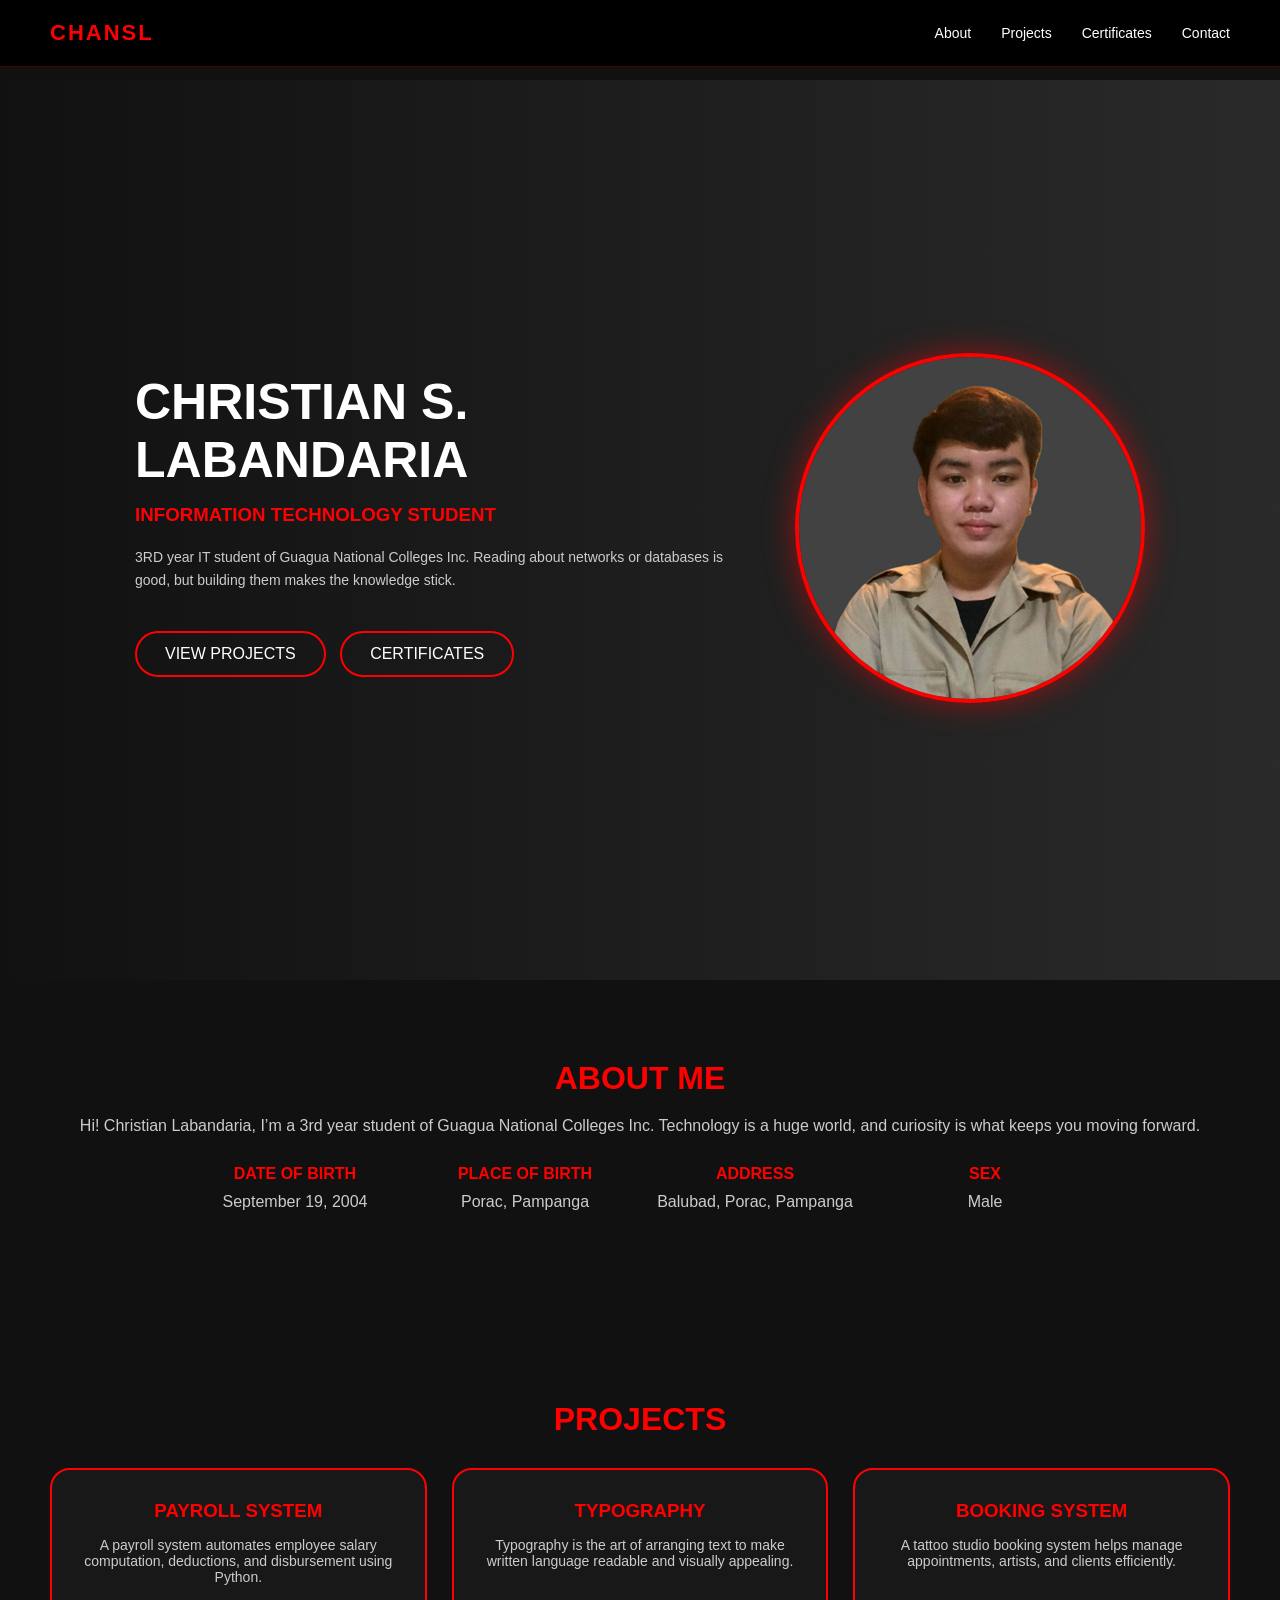
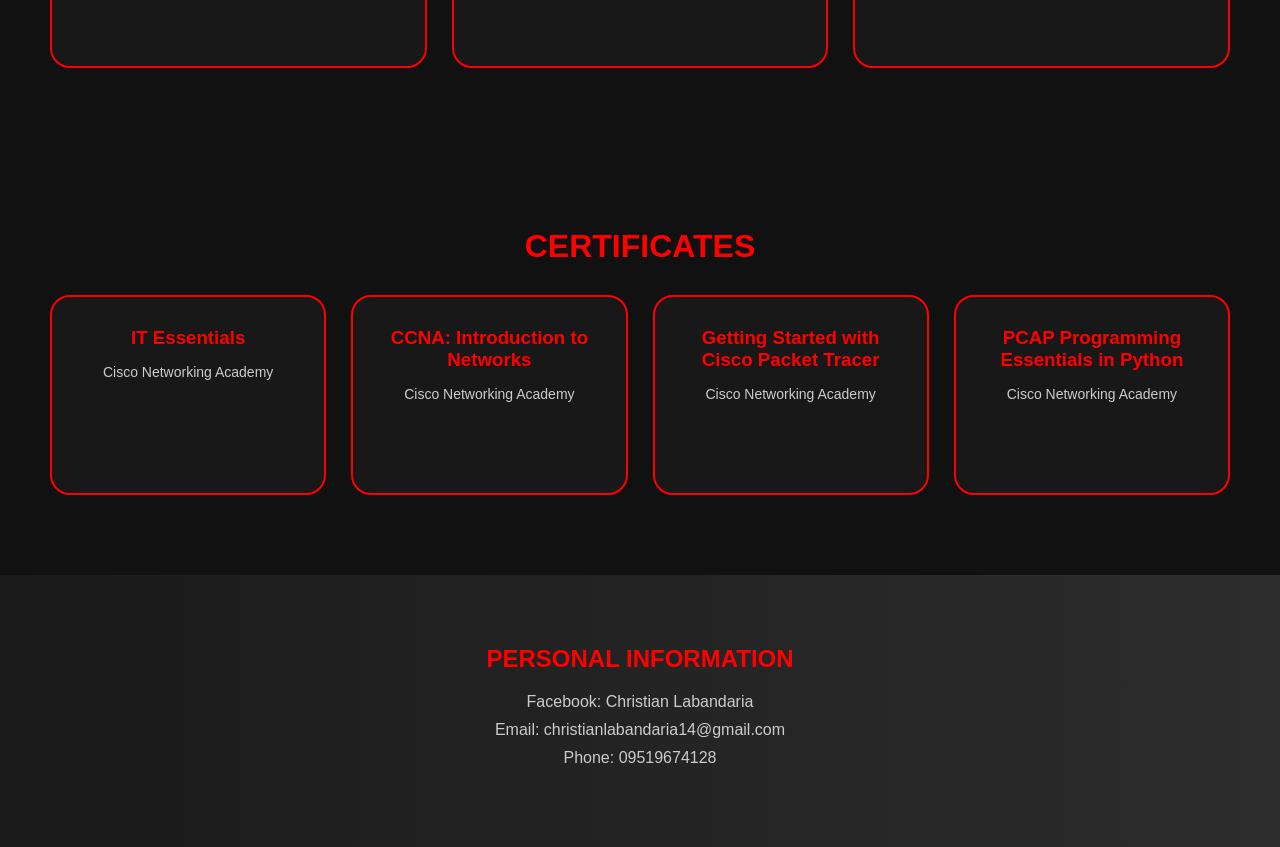
==== index.html @ 01765956 "Initial project commit" ====
<!DOCTYPE html>
<html lang="en">
<head>
<meta charset="UTF-8">
<meta name="viewport" content="width=device-width, initial-scale=1.0">
<title>Portfolio Website</title>

<style>
* {
    margin: 0;
    padding: 0;
    box-sizing: border-box;
    font-family: Arial, sans-serif;
    scroll-behavior: smooth;
}

body {
    background: #111;
    color: white;
    padding-top: 80px;
}

/* NAVBAR */
.navbar {
    position: fixed;
    top: 0;
    width: 100%;
    padding: 20px 50px;
    display: flex;
    justify-content: space-between;
    align-items: center;
    background: rgba(0, 0, 0, 0.95);
    border-bottom: 1px solid rgba(255, 0, 0, 0.3);
    z-index: 1000;
}

.logo {
    color: red;
    font-size: 22px;
    font-weight: bold;
    letter-spacing: 2px;
}

.nav-links {
    list-style: none;
    display: flex;
    gap: 30px;
}

.nav-links li a {
    text-decoration: none;
    color: white;
    font-size: 14px;
    transition: 0.3s;
}

.nav-links li a:hover {
    color: red;
}

/* HERO SECTION */
header {
    min-height: 100vh;
    background: linear-gradient(to right, #111, #2a2a2a);
    display: flex;
    justify-content: center;
    align-items: center;
    gap: 60px;
    padding: 40px 80px;
    flex-wrap: wrap;
}

.hero {
    max-width: 600px;
    text-align: left;
}

.hero h1 {
    font-size: 50px;
    margin-bottom: 15px;
}

.hero h3 {
    color: red;
    margin-bottom: 20px;
}

.hero p {
    color: #ccc;
    font-size: 14px;
    line-height: 1.6;
}

.hero-image img {
    width: 350px;
    height: 350px;
    object-fit: cover;
    border-radius: 50%;
    border: 4px solid red;
    box-shadow: 0 0 30px rgba(255, 0, 0, 0.5);
}

/* BUTTONS */
.buttons {
    margin-top: 30px;
}

.btn {
    display: inline-block;
    padding: 12px 28px;
    border: 2px solid red;
    border-radius: 30px;
    color: white;
    text-decoration: none;
    margin: 10px 10px 10px 0;
    transition: 0.3s;
}

.btn:hover {
    background: red;
}

/* SECTIONS */
section {
    padding: 80px 50px;
    text-align: center;
}

section h2 {
    color: red;
    font-size: 32px;
    margin-bottom: 20px;
}

section p {
    color: #ccc;
    margin-bottom: 30px;
}

/* ABOUT */
.about-info {
    display: flex;
    justify-content: center;
    flex-wrap: wrap;
    gap: 30px;
}

.info-box {
    width: 200px;
}

.info-box h4 {
    color: red;
    margin-bottom: 10px;
}

/* CARDS */
.grid {
    display: grid;
    grid-template-columns: repeat(auto-fit, minmax(250px, 1fr));
    gap: 25px;
    margin-top: 30px;
}

.card {
    border: 2px solid red;
    border-radius: 20px;
    padding: 30px 20px;
    background: rgba(255, 255, 255, 0.03);
    min-height: 200px;
    transition: 0.3s;
}

.card:hover {
    transform: translateY(-8px);
    box-shadow: 0 0 20px rgba(255, 0, 0, 0.2);
}

.card h3 {
    color: red;
    margin-bottom: 15px;
}

.card p {
    font-size: 14px;
    color: #ccc;
}

/* FOOTER */
footer {
    padding: 70px 20px;
    text-align: center;
    background: linear-gradient(to right, #1a1a1a, #2d2d2d);
}

footer h2 {
    color: red;
    margin-bottom: 20px;
}

footer p {
    margin: 10px 0;
    color: #ccc;
}

/* MOBILE */
@media(max-width: 768px) {
    .navbar {
        flex-direction: column;
        gap: 15px;
        padding: 20px;
    }

    .nav-links {
        flex-wrap: wrap;
        justify-content: center;
        gap: 15px;
    }

    .hero {
        text-align: center;
    }

    .hero h1 {
        font-size: 35px;
    }

    .hero-image img {
        width: 250px;
        height: 250px;
    }
}
</style>
</head>
<body>

<!-- NAVBAR -->
<nav class="navbar">
    <div class="logo">CHANSL</div>
    <ul class="nav-links">
        <li><a href="#about">About</a></li>
        <li><a href="#projects">Projects</a></li>
        <li><a href="#certificates">Certificates</a></li>
        <li><a href="#contact">Contact</a></li>
    </ul>
</nav>

<!-- HERO -->
<header>
    <div class="hero">
        <h1>CHRISTIAN S. LABANDARIA</h1>
        <h3>INFORMATION TECHNOLOGY STUDENT</h3>
        <p>
            3RD year IT student of Guagua National Colleges Inc. Reading about
            networks or databases is good, but building them makes the knowledge stick.
        </p>

        <div class="buttons">
            <a href="#projects" class="btn">VIEW PROJECTS</a>
            <a href="#certificates" class="btn">CERTIFICATES</a>
        </div>
    </div>

    <div class="hero-image">
        <img src="chan.jpg.jpg" alt="Chan">
    </div>
</header>

<!-- ABOUT -->
<section id="about">
    <h2>ABOUT ME</h2>
    <p>
        Hi! Christian Labandaria, I’m a 3rd year student of Guagua National Colleges Inc.
        Technology is a huge world, and curiosity is what keeps you moving forward.
    </p>

    <div class="about-info">
        <div class="info-box">
            <h4>DATE OF BIRTH</h4>
            <p>September 19, 2004</p>
        </div>

        <div class="info-box">
            <h4>PLACE OF BIRTH</h4>
            <p>Porac, Pampanga</p>
        </div>

        <div class="info-box">
            <h4>ADDRESS</h4>
            <p>Balubad, Porac, Pampanga</p>
        </div>

        <div class="info-box">
            <h4>SEX</h4>
            <p>Male</p>
        </div>
    </div>
</section>

<!-- PROJECTS -->
<section id="projects">
    <h2>PROJECTS</h2>

    <div class="grid">
        <div class="card">
            <h3>PAYROLL SYSTEM</h3>
            <p>
                A payroll system automates employee salary computation,
                deductions, and disbursement using Python.
            </p>
        </div>

        <div class="card">
            <h3>TYPOGRAPHY</h3>
            <p>
                Typography is the art of arranging text to make written language
                readable and visually appealing.
            </p>
        </div>

        <div class="card">
            <h3>BOOKING SYSTEM</h3>
            <p>
                A tattoo studio booking system helps manage appointments,
                artists, and clients efficiently.
            </p>
        </div>
    </div>
</section>

<!-- CERTIFICATES -->
<section id="certificates">
    <h2>CERTIFICATES</h2>

    <div class="grid">
        <div class="card">
            <h3>IT Essentials</h3>
            <p>Cisco Networking Academy</p>
        </div>

        <div class="card">
            <h3>CCNA: Introduction to Networks</h3>
            <p>Cisco Networking Academy</p>
        </div>

        <div class="card">
            <h3>Getting Started with Cisco Packet Tracer</h3>
            <p>Cisco Networking Academy</p>
        </div>

        <div class="card">
            <h3>PCAP Programming Essentials in Python</h3>
            <p>Cisco Networking Academy</p>
        </div>
    </div>
</section>

<!-- CONTACT -->
<footer id="contact">
    <h2>PERSONAL INFORMATION</h2>
    <p>Facebook: Christian Labandaria</p>
    <p>Email: christianlabandaria14@gmail.com</p>
    <p>Phone: 09519674128</p>
</footer>

</body>
</html>
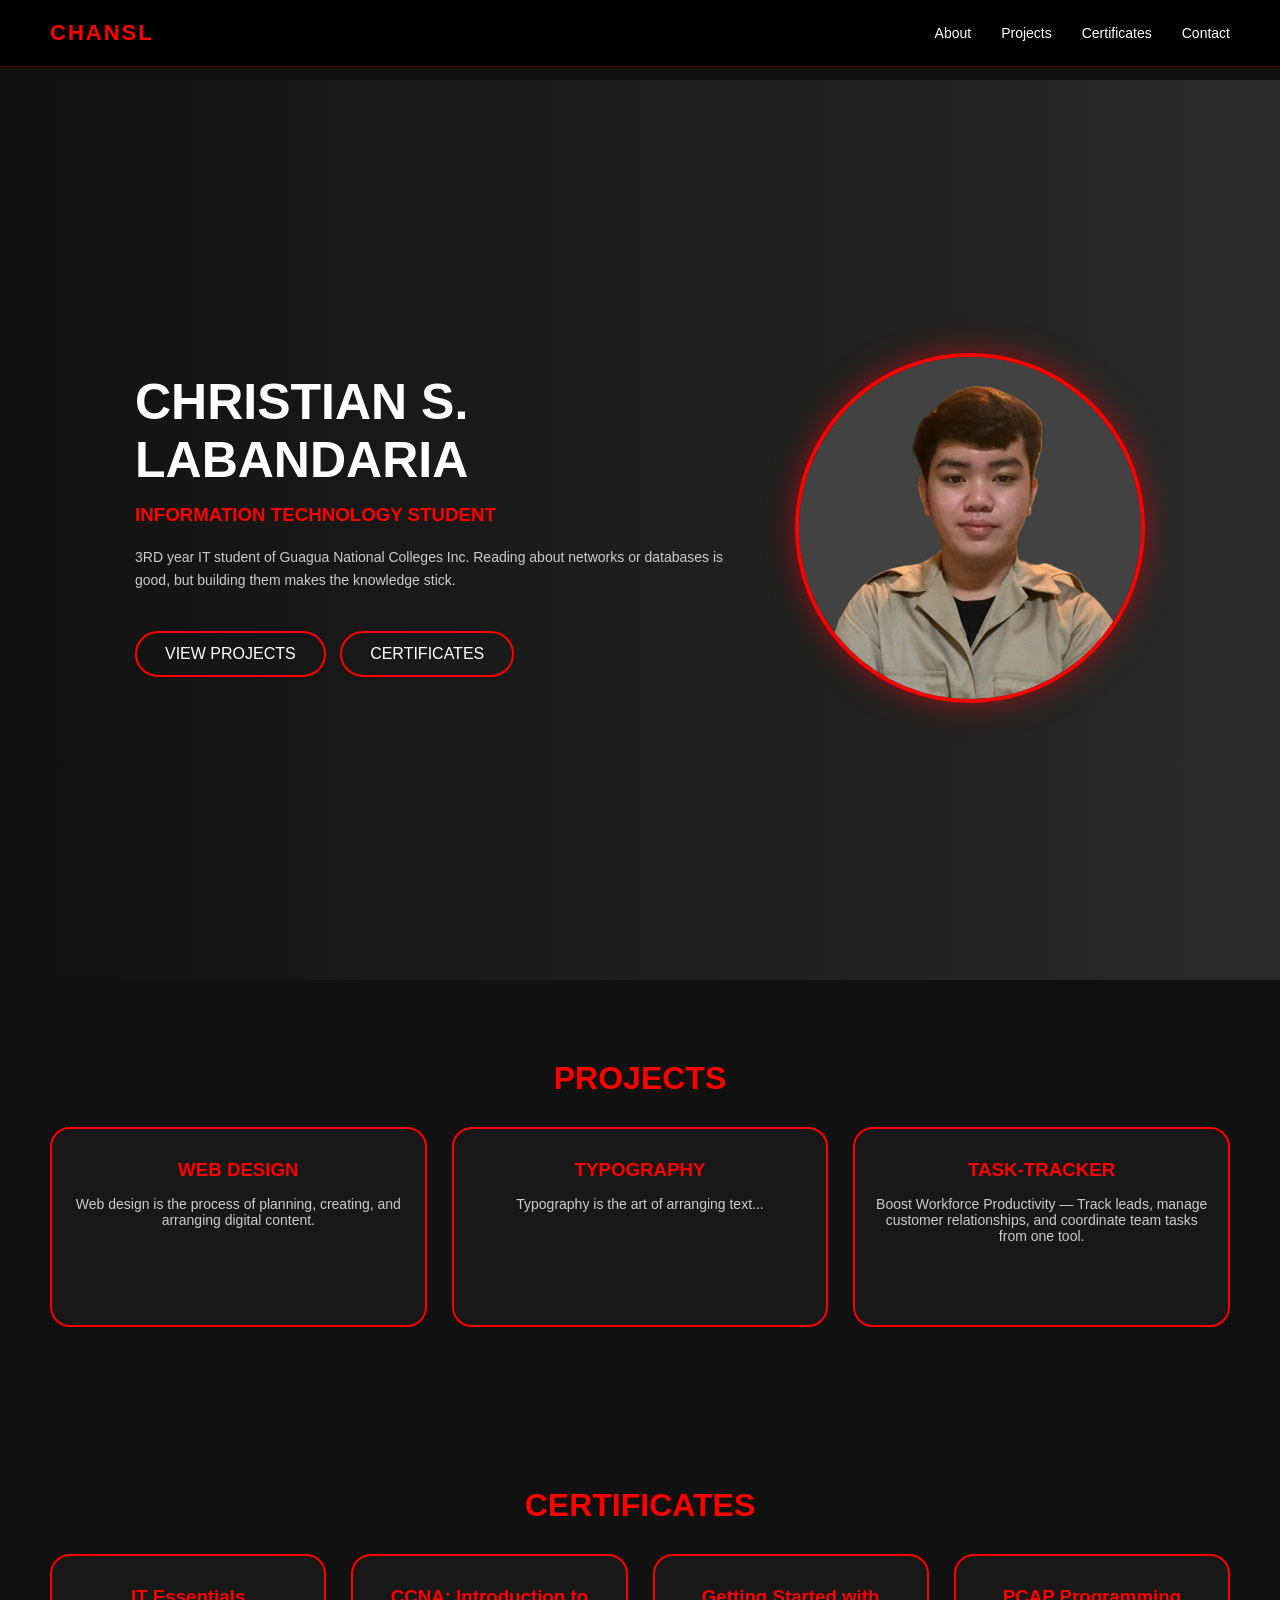
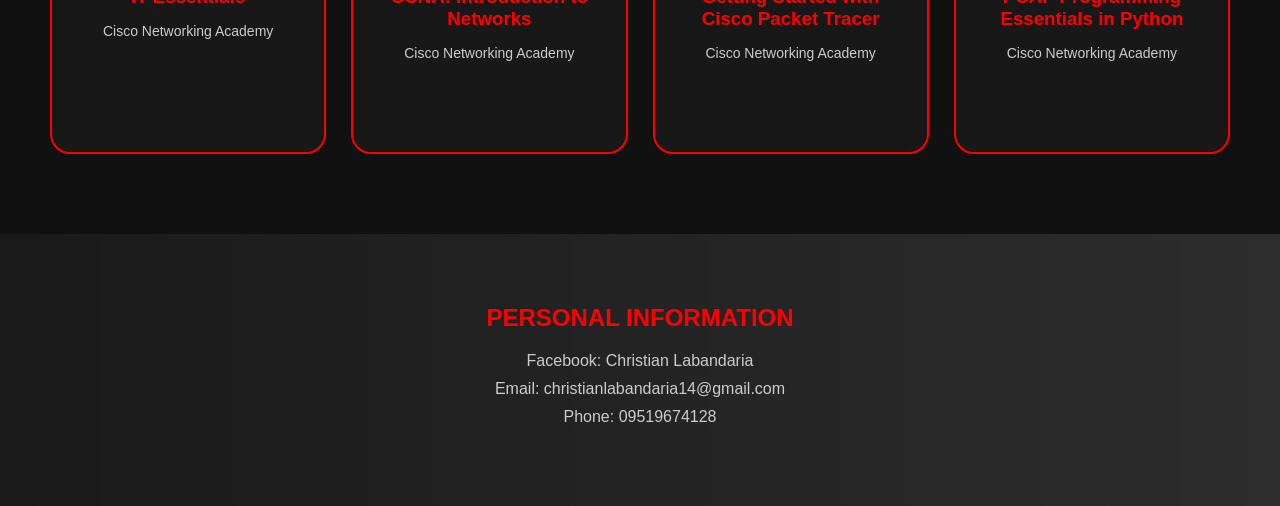
==== commit 959d08f0: "git commit -m "Fix bug in login form"" ====
--- a/index.html
+++ b/index.html
@@ -1,367 +1,108 @@
 <!DOCTYPE html>
 <html lang="en">
 <head>
-<meta charset="UTF-8">
-<meta name="viewport" content="width=device-width, initial-scale=1.0">
-<title>Portfolio Website</title>
-
-<style>
-* {
-    margin: 0;
-    padding: 0;
-    box-sizing: border-box;
-    font-family: Arial, sans-serif;
-    scroll-behavior: smooth;
-}
-
-body {
-    background: #111;
-    color: white;
-    padding-top: 80px;
-}
-
-/* NAVBAR */
-.navbar {
-    position: fixed;
-    top: 0;
-    width: 100%;
-    padding: 20px 50px;
-    display: flex;
-    justify-content: space-between;
-    align-items: center;
-    background: rgba(0, 0, 0, 0.95);
-    border-bottom: 1px solid rgba(255, 0, 0, 0.3);
-    z-index: 1000;
-}
-
-.logo {
-    color: red;
-    font-size: 22px;
-    font-weight: bold;
-    letter-spacing: 2px;
-}
-
-.nav-links {
-    list-style: none;
-    display: flex;
-    gap: 30px;
-}
-
-.nav-links li a {
-    text-decoration: none;
-    color: white;
-    font-size: 14px;
-    transition: 0.3s;
-}
-
-.nav-links li a:hover {
-    color: red;
-}
-
-/* HERO SECTION */
-header {
-    min-height: 100vh;
-    background: linear-gradient(to right, #111, #2a2a2a);
-    display: flex;
-    justify-content: center;
-    align-items: center;
-    gap: 60px;
-    padding: 40px 80px;
-    flex-wrap: wrap;
-}
-
-.hero {
-    max-width: 600px;
-    text-align: left;
-}
-
-.hero h1 {
-    font-size: 50px;
-    margin-bottom: 15px;
-}
-
-.hero h3 {
-    color: red;
-    margin-bottom: 20px;
-}
-
-.hero p {
-    color: #ccc;
-    font-size: 14px;
-    line-height: 1.6;
-}
-
-.hero-image img {
-    width: 350px;
-    height: 350px;
-    object-fit: cover;
-    border-radius: 50%;
-    border: 4px solid red;
-    box-shadow: 0 0 30px rgba(255, 0, 0, 0.5);
-}
-
-/* BUTTONS */
-.buttons {
-    margin-top: 30px;
-}
-
-.btn {
-    display: inline-block;
-    padding: 12px 28px;
-    border: 2px solid red;
-    border-radius: 30px;
-    color: white;
-    text-decoration: none;
-    margin: 10px 10px 10px 0;
-    transition: 0.3s;
-}
-
-.btn:hover {
-    background: red;
-}
-
-/* SECTIONS */
-section {
-    padding: 80px 50px;
-    text-align: center;
-}
-
-section h2 {
-    color: red;
-    font-size: 32px;
-    margin-bottom: 20px;
-}
-
-section p {
-    color: #ccc;
-    margin-bottom: 30px;
-}
-
-/* ABOUT */
-.about-info {
-    display: flex;
-    justify-content: center;
-    flex-wrap: wrap;
-    gap: 30px;
-}
-
-.info-box {
-    width: 200px;
-}
-
-.info-box h4 {
-    color: red;
-    margin-bottom: 10px;
-}
-
-/* CARDS */
-.grid {
-    display: grid;
-    grid-template-columns: repeat(auto-fit, minmax(250px, 1fr));
-    gap: 25px;
-    margin-top: 30px;
-}
-
-.card {
-    border: 2px solid red;
-    border-radius: 20px;
-    padding: 30px 20px;
-    background: rgba(255, 255, 255, 0.03);
-    min-height: 200px;
-    transition: 0.3s;
-}
-
-.card:hover {
-    transform: translateY(-8px);
-    box-shadow: 0 0 20px rgba(255, 0, 0, 0.2);
-}
-
-.card h3 {
-    color: red;
-    margin-bottom: 15px;
-}
-
-.card p {
-    font-size: 14px;
-    color: #ccc;
-}
-
-/* FOOTER */
-footer {
-    padding: 70px 20px;
-    text-align: center;
-    background: linear-gradient(to right, #1a1a1a, #2d2d2d);
-}
-
-footer h2 {
-    color: red;
-    margin-bottom: 20px;
-}
-
-footer p {
-    margin: 10px 0;
-    color: #ccc;
-}
-
-/* MOBILE */
-@media(max-width: 768px) {
-    .navbar {
-        flex-direction: column;
-        gap: 15px;
-        padding: 20px;
-    }
-
-    .nav-links {
-        flex-wrap: wrap;
-        justify-content: center;
-        gap: 15px;
-    }
-
-    .hero {
-        text-align: center;
-    }
-
-    .hero h1 {
-        font-size: 35px;
-    }
-
-    .hero-image img {
-        width: 250px;
-        height: 250px;
-    }
-}
-</style>
+  <meta charset="UTF-8">
+  <meta name="viewport" content="width=device-width, initial-scale=1.0">
+  <title>Portfolio Website</title>
+  <link rel="stylesheet" href="style.css">
 </head>
 <body>
 
 <!-- NAVBAR -->
 <nav class="navbar">
-    <div class="logo">CHANSL</div>
-    <ul class="nav-links">
-        <li><a href="#about">About</a></li>
-        <li><a href="#projects">Projects</a></li>
-        <li><a href="#certificates">Certificates</a></li>
-        <li><a href="#contact">Contact</a></li>
-    </ul>
+  <div class="logo">CHANSL</div>
+  <ul class="nav-links">
+    <li><a href="#about">About</a></li>
+    <li><a href="#projects">Projects</a></li>
+    <li><a href="#certificates">Certificates</a></li>
+    <li><a href="#contact">Contact</a></li>
+  </ul>
 </nav>
 
 <!-- HERO -->
-<header>
-    <div class="hero">
-        <h1>CHRISTIAN S. LABANDARIA</h1>
-        <h3>INFORMATION TECHNOLOGY STUDENT</h3>
-        <p>
-            3RD year IT student of Guagua National Colleges Inc. Reading about
-            networks or databases is good, but building them makes the knowledge stick.
-        </p>
-
-        <div class="buttons">
-            <a href="#projects" class="btn">VIEW PROJECTS</a>
-            <a href="#certificates" class="btn">CERTIFICATES</a>
-        </div>
-    </div>
-
-    <div class="hero-image">
-        <img src="chan.jpg.jpg" alt="Chan">
-    </div>
-</header>
-
-<!-- ABOUT -->
-<section id="about">
-    <h2>ABOUT ME</h2>
+<header id="about">
+  <div class="hero">
+    <h1>CHRISTIAN S. LABANDARIA</h1>
+    <h3>INFORMATION TECHNOLOGY STUDENT</h3>
     <p>
-        Hi! Christian Labandaria, I’m a 3rd year student of Guagua National Colleges Inc.
-        Technology is a huge world, and curiosity is what keeps you moving forward.
+      3RD year IT student of Guagua National Colleges Inc. Reading about
+      networks or databases is good, but building them makes the knowledge stick.
     </p>
 
-    <div class="about-info">
-        <div class="info-box">
-            <h4>DATE OF BIRTH</h4>
-            <p>September 19, 2004</p>
-        </div>
+    <div class="buttons">
+      <a href="#projects" class="btn">VIEW PROJECTS</a>
+      <a href="#certificates" class="btn">CERTIFICATES</a>
+    </div>
+  </div>
 
-        <div class="info-box">
-            <h4>PLACE OF BIRTH</h4>
-            <p>Porac, Pampanga</p>
-        </div>
-
-        <div class="info-box">
-            <h4>ADDRESS</h4>
-            <p>Balubad, Porac, Pampanga</p>
-        </div>
-
-        <div class="info-box">
-            <h4>SEX</h4>
-            <p>Male</p>
-        </div>
-    </div>
-</section>
+  <div class="hero-image">
+    <img src="chan.jpg.jpg" alt="Chan">
+  </div>
+</header>
 
 <!-- PROJECTS -->
 <section id="projects">
-    <h2>PROJECTS</h2>
+  <h2>PROJECTS</h2>
+  <div class="grid">
+    <div class="card" onclick="openModal('webdesign')">
+      <h3>WEB DESIGN</h3>
+      <p>Web design is the process of planning, creating, and arranging digital content.</p>
+    </div>
 
-    <div class="grid">
-        <div class="card">
-            <h3>PAYROLL SYSTEM</h3>
-            <p>
-                A payroll system automates employee salary computation,
-                deductions, and disbursement using Python.
-            </p>
-        </div>
+    <div class="card" onclick="openModal('typography')">
+      <h3>TYPOGRAPHY</h3>
+      <p>Typography is the art of arranging text...</p>
+    </div>
 
-        <div class="card">
-            <h3>TYPOGRAPHY</h3>
-            <p>
-                Typography is the art of arranging text to make written language
-                readable and visually appealing.
-            </p>
-        </div>
-
-        <div class="card">
-            <h3>BOOKING SYSTEM</h3>
-            <p>
-                A tattoo studio booking system helps manage appointments,
-                artists, and clients efficiently.
-            </p>
-        </div>
+    <div class="card" onclick="openModal('tasktracker')">
+      <h3>TASK-TRACKER</h3>
+      <p>Boost Workforce Productivity — Track leads, manage customer relationships, and coordinate team tasks from one tool.</p>
     </div>
+  </div>
 </section>
 
 <!-- CERTIFICATES -->
 <section id="certificates">
-    <h2>CERTIFICATES</h2>
+  <h2>CERTIFICATES</h2>
+  <div class="grid">
+    <div class="card" onclick="openModal('it')">
+      <h3>IT Essentials</h3>
+      <p>Cisco Networking Academy</p>
+    </div>
 
-    <div class="grid">
-        <div class="card">
-            <h3>IT Essentials</h3>
-            <p>Cisco Networking Academy</p>
-        </div>
+    <div class="card" onclick="openModal('ccna')">
+      <h3>CCNA: Introduction to Networks</h3>
+      <p>Cisco Networking Academy</p>
+    </div>
 
-        <div class="card">
-            <h3>CCNA: Introduction to Networks</h3>
-            <p>Cisco Networking Academy</p>
-        </div>
+    <div class="card" onclick="openModal('packet')">
+      <h3>Getting Started with Cisco Packet Tracer</h3>
+      <p>Cisco Networking Academy</p>
+    </div>
 
-        <div class="card">
-            <h3>Getting Started with Cisco Packet Tracer</h3>
-            <p>Cisco Networking Academy</p>
-        </div>
-
-        <div class="card">
-            <h3>PCAP Programming Essentials in Python</h3>
-            <p>Cisco Networking Academy</p>
-        </div>
+    <div class="card" onclick="openModal('pcap')">
+      <h3>PCAP Programming Essentials in Python</h3>
+      <p>Cisco Networking Academy</p>
     </div>
+  </div>
 </section>
 
 <!-- CONTACT -->
 <footer id="contact">
-    <h2>PERSONAL INFORMATION</h2>
-    <p>Facebook: Christian Labandaria</p>
-    <p>Email: christianlabandaria14@gmail.com</p>
-    <p>Phone: 09519674128</p>
+  <h2>PERSONAL INFORMATION</h2>
+  <p>Facebook: Christian Labandaria</p>
+  <p>Email: christianlabandaria14@gmail.com</p>
+  <p>Phone: 09519674128</p>
 </footer>
 
+<!-- MODAL -->
+<div id="modal" class="modal">
+  <div class="modal-content">
+    <span class="close" onclick="closeModal()">&times;</span>
+    <div id="modal-body"></div>
+  </div>
+</div>
+
+<script src="script.js"></script>
 </body>
-</html>+</html>
--- a/style.css
+++ b/style.css
@@ -0,0 +1,210 @@
+* {
+  margin: 0;
+  padding: 0;
+  box-sizing: border-box;
+  font-family: Arial, sans-serif;
+  scroll-behavior: smooth;
+}
+
+body {
+  background: #111;
+  color: white;
+  padding-top: 80px;
+}
+
+/* NAVBAR */
+.navbar {
+  position: fixed;
+  top: 0;
+  width: 100%;
+  padding: 20px 50px;
+  display: flex;
+  justify-content: space-between;
+  align-items: center;
+  background: rgba(0, 0, 0, 0.95);
+  border-bottom: 1px solid rgba(255, 0, 0, 0.3);
+  z-index: 1000;
+}
+
+.logo {
+  color: red;
+  font-size: 22px;
+  font-weight: bold;
+  letter-spacing: 2px;
+}
+
+.nav-links {
+  list-style: none;
+  display: flex;
+  gap: 30px;
+}
+
+.nav-links li a {
+  text-decoration: none;
+  color: white;
+  font-size: 14px;
+  transition: 0.3s;
+}
+
+.nav-links li a:hover {
+  color: red;
+}
+
+/* HERO */
+header {
+  min-height: 100vh;
+  background: linear-gradient(to right, #111, #2a2a2a);
+  display: flex;
+  justify-content: center;
+  align-items: center;
+  gap: 60px;
+  padding: 40px 80px;
+  flex-wrap: wrap;
+}
+
+.hero {
+  max-width: 600px;
+}
+
+.hero h1 {
+  font-size: 50px;
+  margin-bottom: 15px;
+}
+
+.hero h3 {
+  color: red;
+  margin-bottom: 20px;
+}
+
+.hero p {
+  color: #ccc;
+  font-size: 14px;
+  line-height: 1.6;
+}
+
+.hero-image img {
+  width: 350px;
+  height: 350px;
+  object-fit: cover;
+  border-radius: 50%;
+  border: 4px solid red;
+  box-shadow: 0 0 30px rgba(255, 0, 0, 0.5);
+}
+
+/* BUTTONS */
+.buttons {
+  margin-top: 30px;
+}
+
+.btn {
+  display: inline-block;
+  padding: 12px 28px;
+  border: 2px solid red;
+  border-radius: 30px;
+  color: white;
+  text-decoration: none;
+  margin: 10px 10px 10px 0;
+  transition: 0.3s;
+}
+
+.btn:hover {
+  background: red;
+}
+
+/* SECTIONS */
+section {
+  padding: 80px 50px;
+  text-align: center;
+}
+
+section h2 {
+  color: red;
+  font-size: 32px;
+  margin-bottom: 20px;
+}
+
+/* GRID */
+.grid {
+  display: grid;
+  grid-template-columns: repeat(auto-fit, minmax(250px, 1fr));
+  gap: 25px;
+  margin-top: 30px;
+}
+
+/* CARDS */
+.card {
+  border: 2px solid red;
+  border-radius: 20px;
+  padding: 30px 20px;
+  background: rgba(255, 255, 255, 0.03);
+  min-height: 200px;
+  cursor: pointer;
+  transition: 0.3s;
+}
+
+.card:hover {
+  transform: translateY(-8px);
+  box-shadow: 0 0 20px rgba(255, 0, 0, 0.3);
+}
+
+.card h3 {
+  color: red;
+  margin-bottom: 15px;
+}
+
+.card p {
+  font-size: 14px;
+  color: #ccc;
+}
+
+/* FOOTER */
+footer {
+  padding: 70px 20px;
+  text-align: center;
+  background: linear-gradient(to right, #1a1a1a, #2d2d2d);
+}
+
+footer h2 {
+  color: red;
+  margin-bottom: 20px;
+}
+
+footer p {
+  margin: 10px 0;
+  color: #ccc;
+}
+
+/* MODAL */
+.modal {
+  display: none;
+  position: fixed;
+  z-index: 2000;
+  left: 0;
+  top: 0;
+  width: 100%;
+  height: 100%;
+  background: rgba(0,0,0,0.85);
+  justify-content: center;
+  align-items: center;
+}
+
+.modal-content {
+  background: #222;
+  padding: 30px;
+  border-radius: 12px;
+  max-width: 600px;
+  width: 90%;
+  border: 2px solid red;
+  color: white;
+  text-align: center;
+  position: relative; /* important for close button */
+}
+
+.close {
+  position: absolute;
+  top: 10px;
+  right: 15px;
+  font-size: 28px;
+  cursor: pointer;
+  color: red;
+}
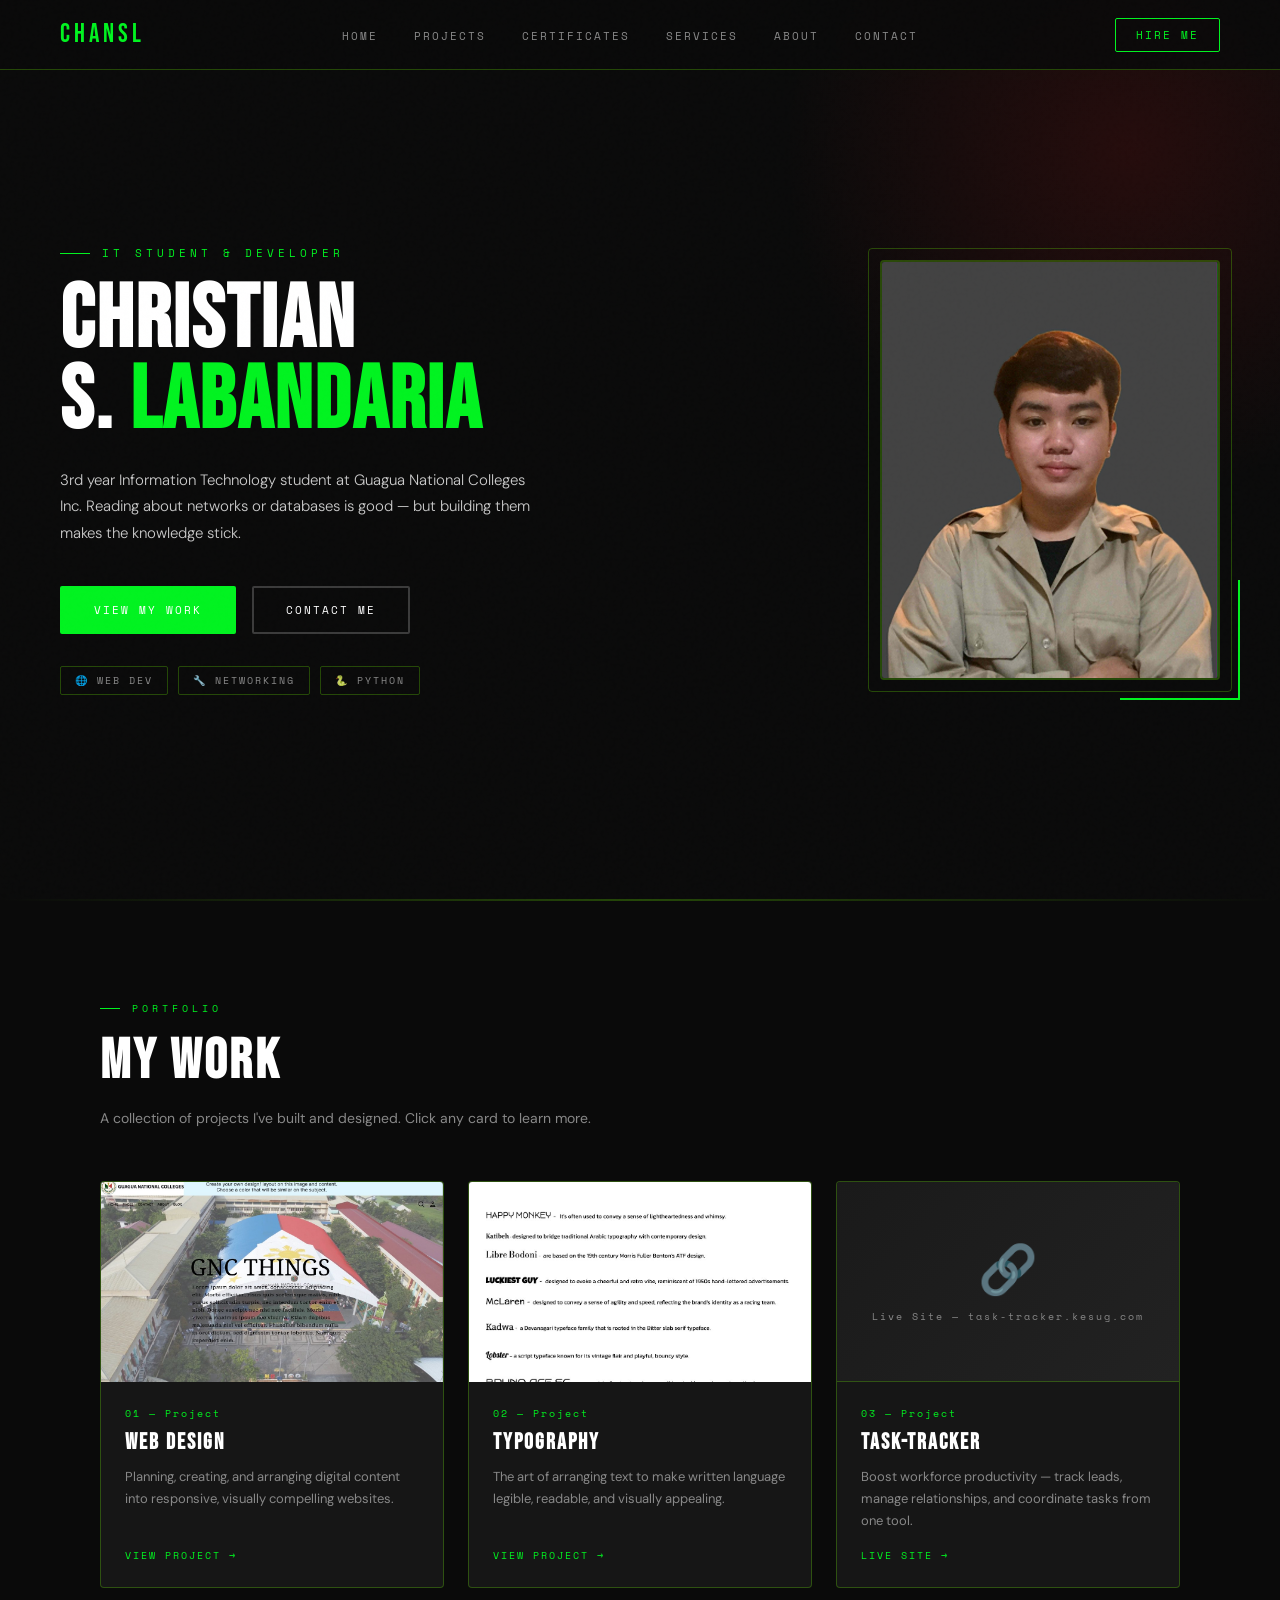
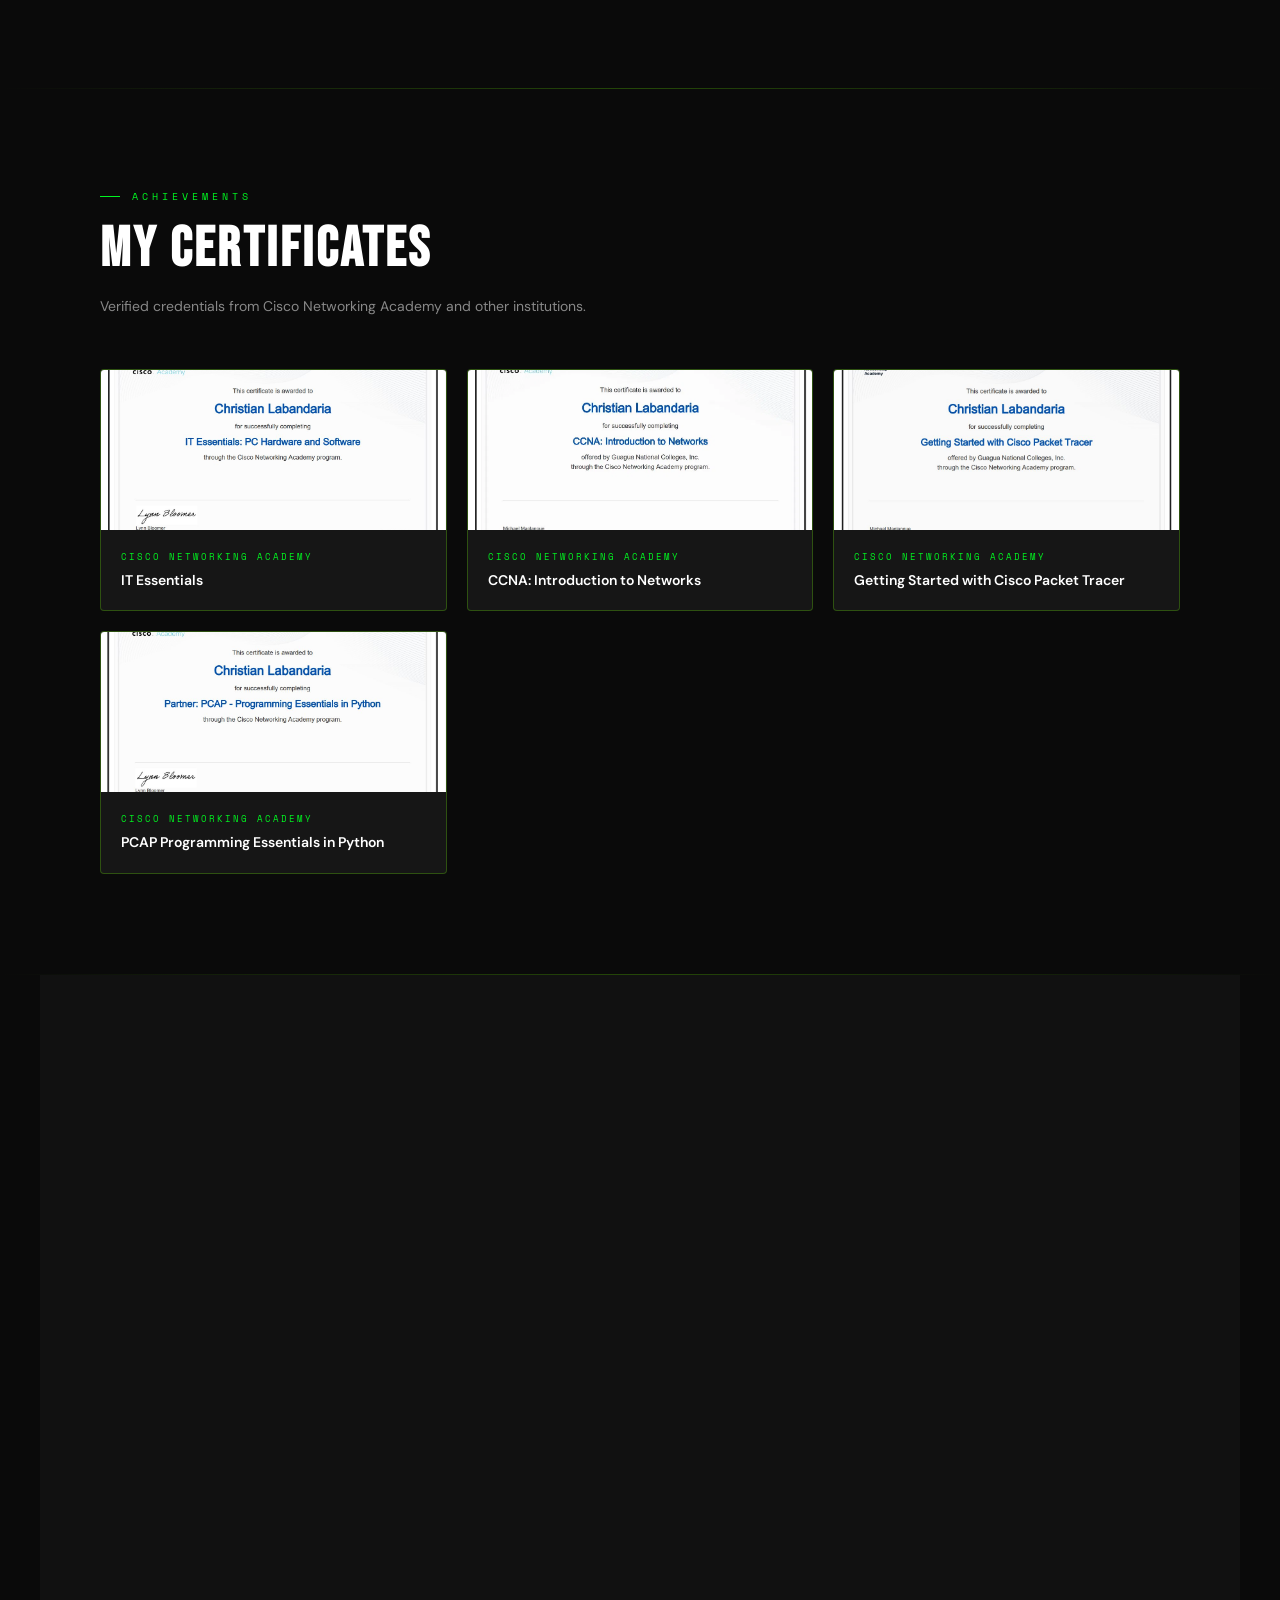
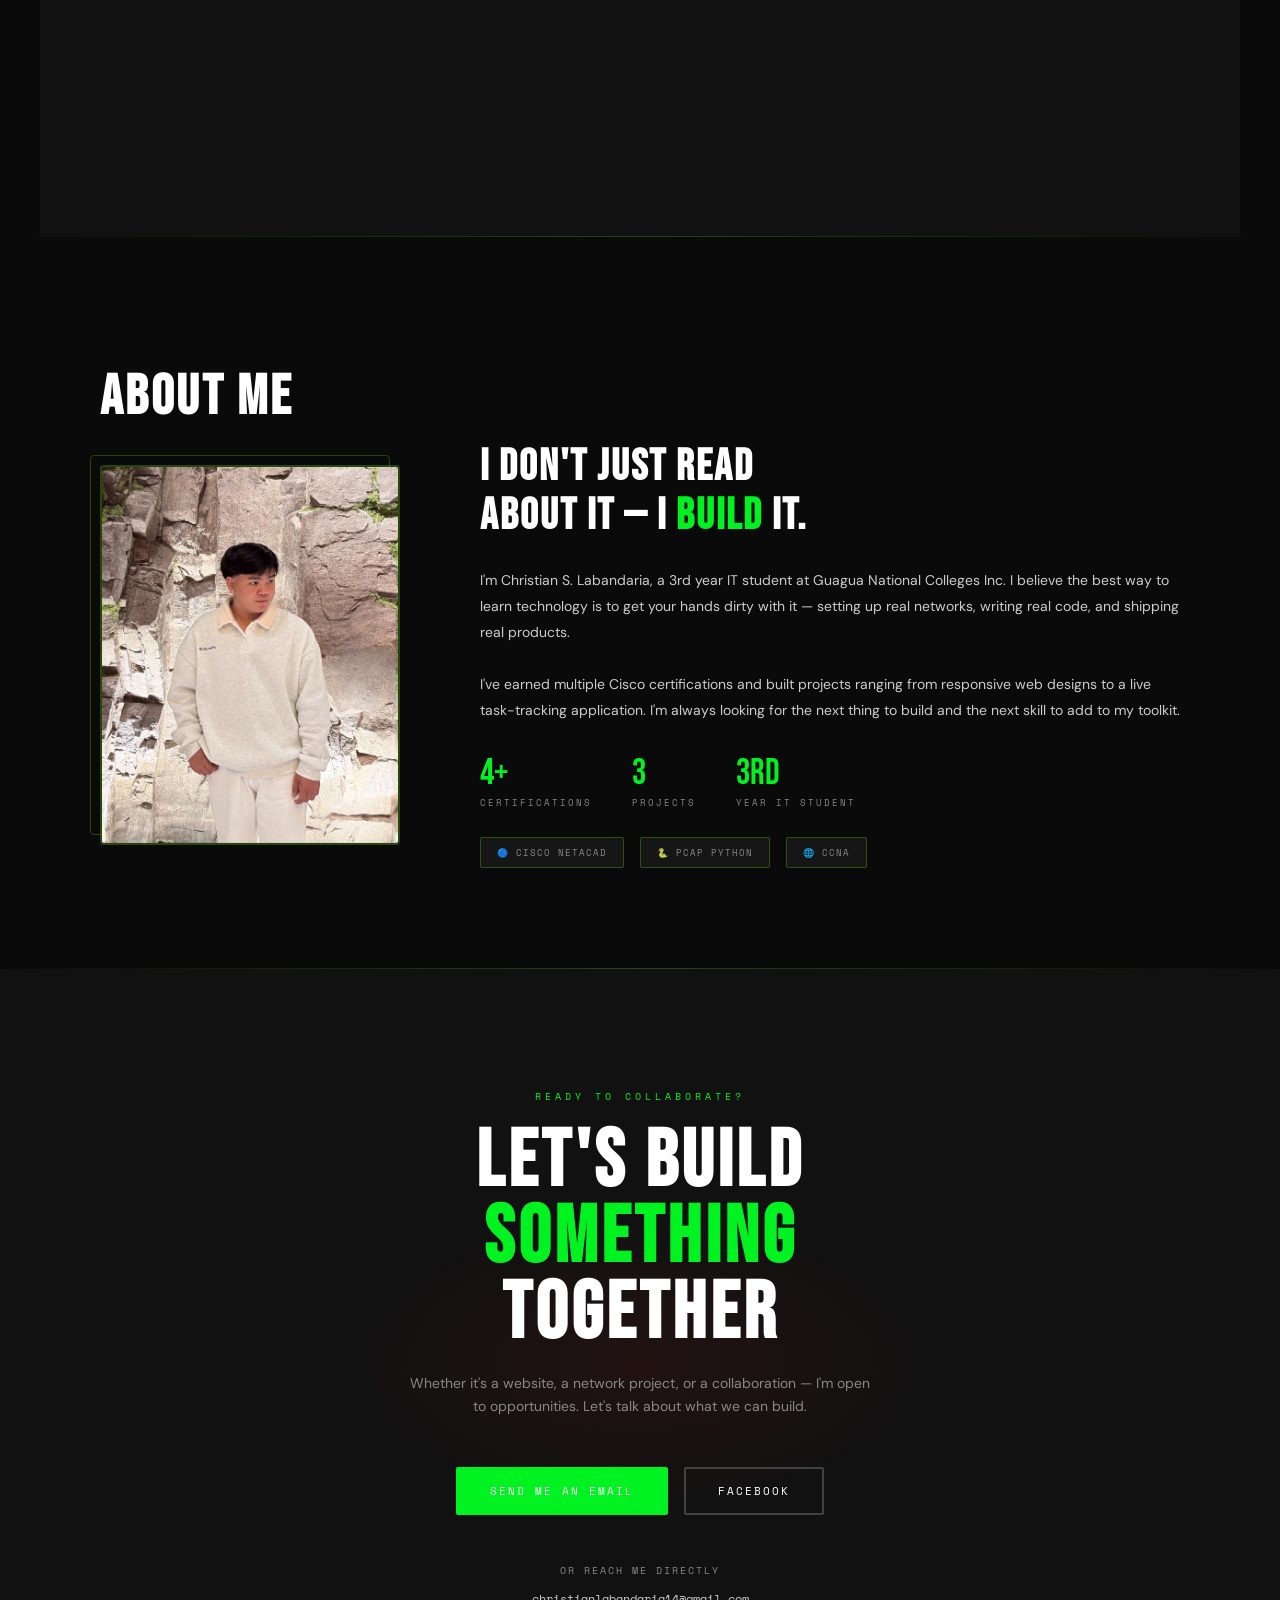
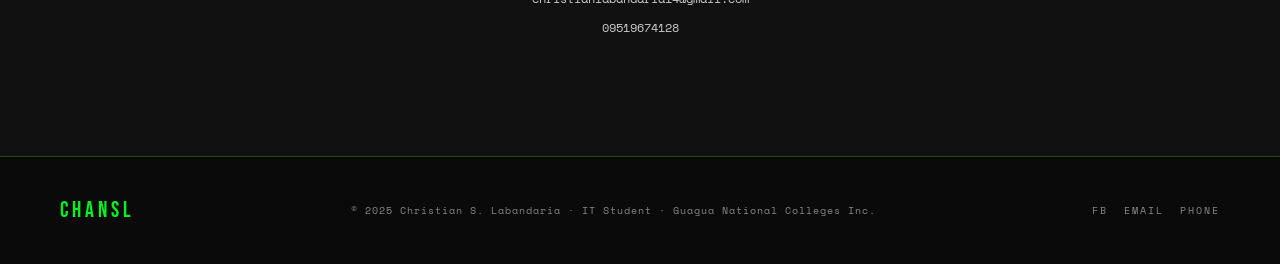
==== commit f25c8f4e: "updated codes" ====
--- a/index.html
+++ b/index.html
@@ -3,106 +3,294 @@
 <head>
   <meta charset="UTF-8">
   <meta name="viewport" content="width=device-width, initial-scale=1.0">
-  <title>Portfolio Website</title>
+  <title>Christian S. Labandaria — IT Student</title>
+  <link rel="preconnect" href="https://fonts.googleapis.com">
+  <link href="https://fonts.googleapis.com/css2?family=Bebas+Neue&family=DM+Sans:wght@300;400;500;600&family=Space+Mono:wght@400;700&display=swap" rel="stylesheet">
   <link rel="stylesheet" href="style.css">
 </head>
 <body>
 
-<!-- NAVBAR -->
-<nav class="navbar">
-  <div class="logo">CHANSL</div>
-  <ul class="nav-links">
-    <li><a href="#about">About</a></li>
-    <li><a href="#projects">Projects</a></li>
-    <li><a href="#certificates">Certificates</a></li>
-    <li><a href="#contact">Contact</a></li>
-  </ul>
-</nav>
-
-<!-- HERO -->
-<header id="about">
-  <div class="hero">
-    <h1>CHRISTIAN S. LABANDARIA</h1>
-    <h3>INFORMATION TECHNOLOGY STUDENT</h3>
-    <p>
-      3RD year IT student of Guagua National Colleges Inc. Reading about
-      networks or databases is good, but building them makes the knowledge stick.
-    </p>
-
-    <div class="buttons">
-      <a href="#projects" class="btn">VIEW PROJECTS</a>
-      <a href="#certificates" class="btn">CERTIFICATES</a>
+  <!-- ===== NAVBAR ===== -->
+  <nav class="navbar">
+    <div class="logo">CHANSL</div>
+    <button class="hamburger" id="hamburger" aria-label="Menu">
+      <span></span><span></span><span></span>
+    </button>
+    <ul class="nav-links" id="navLinks">
+      <li><a href="#hero">Home</a></li>
+      <li><a href="#projects">Projects</a></li>
+      <li><a href="#certificates">Certificates</a></li>
+      <li><a href="#services">Services</a></li>
+      <li><a href="#about">About</a></li>
+      <li><a href="#contact">Contact</a></li>
+    </ul>
+    <a href="mailto:christianlabandaria14@gmail.com" class="nav-cta">Hire Me</a>
+  </nav>
+
+  <!-- ===== SECTION 1–4: HERO ===== -->
+  <header id="hero">
+    <div class="hero-inner">
+      <div class="hero-text reveal">
+        <p class="hero-label">IT Student & Developer</p>
+        <!-- 1. HEADLINE -->
+        <h1 class="hero-headline">
+          CHRISTIAN<br>
+          S. <span class="accent">LABANDARIA</span>
+        </h1>
+        <!-- 2. SUBTITLE -->
+        <p class="hero-subtitle">
+          3rd year Information Technology student at Guagua National Colleges Inc.
+          Reading about networks or databases is good — but building them makes the knowledge stick.
+        </p>
+        <!-- 3. CTA -->
+        <div class="hero-buttons">
+          <a href="#projects" class="btn-primary">View My Work</a>
+          <a href="#contact" class="btn-secondary">Contact Me</a>
+        </div>
+        <div class="hero-tags">
+          <span class="tag">🌐 Web Dev</span>
+          <span class="tag">🔧 Networking</span>
+          <span class="tag">🐍 Python</span>
+        </div>
+      </div>
+      <!-- 4. VISUAL -->
+      <div class="hero-visual reveal">
+        <div class="hero-photo-wrap">
+          <img src="[data-uri]" alt="Christian Labandaria" class="hero-photo">
+        </div>
+      </div>
+    </div>
+  </header>
+
+  <div class="section-divider"></div>
+
+  <!-- ===== SECTION 5: WORK / PROJECTS ===== -->
+  <section id="projects">
+    <p class="section-label reveal">Portfolio</p>
+    <h2 class="section-title reveal">MY WORK</h2>
+    <p class="section-desc reveal">A collection of projects I've built and designed. Click any card to learn more.</p>
+
+    <div class="projects-grid">
+      <!-- Project 1 -->
+      <div class="project-card reveal" onclick="openModal('webdesign')">
+        <img src="[data-uri]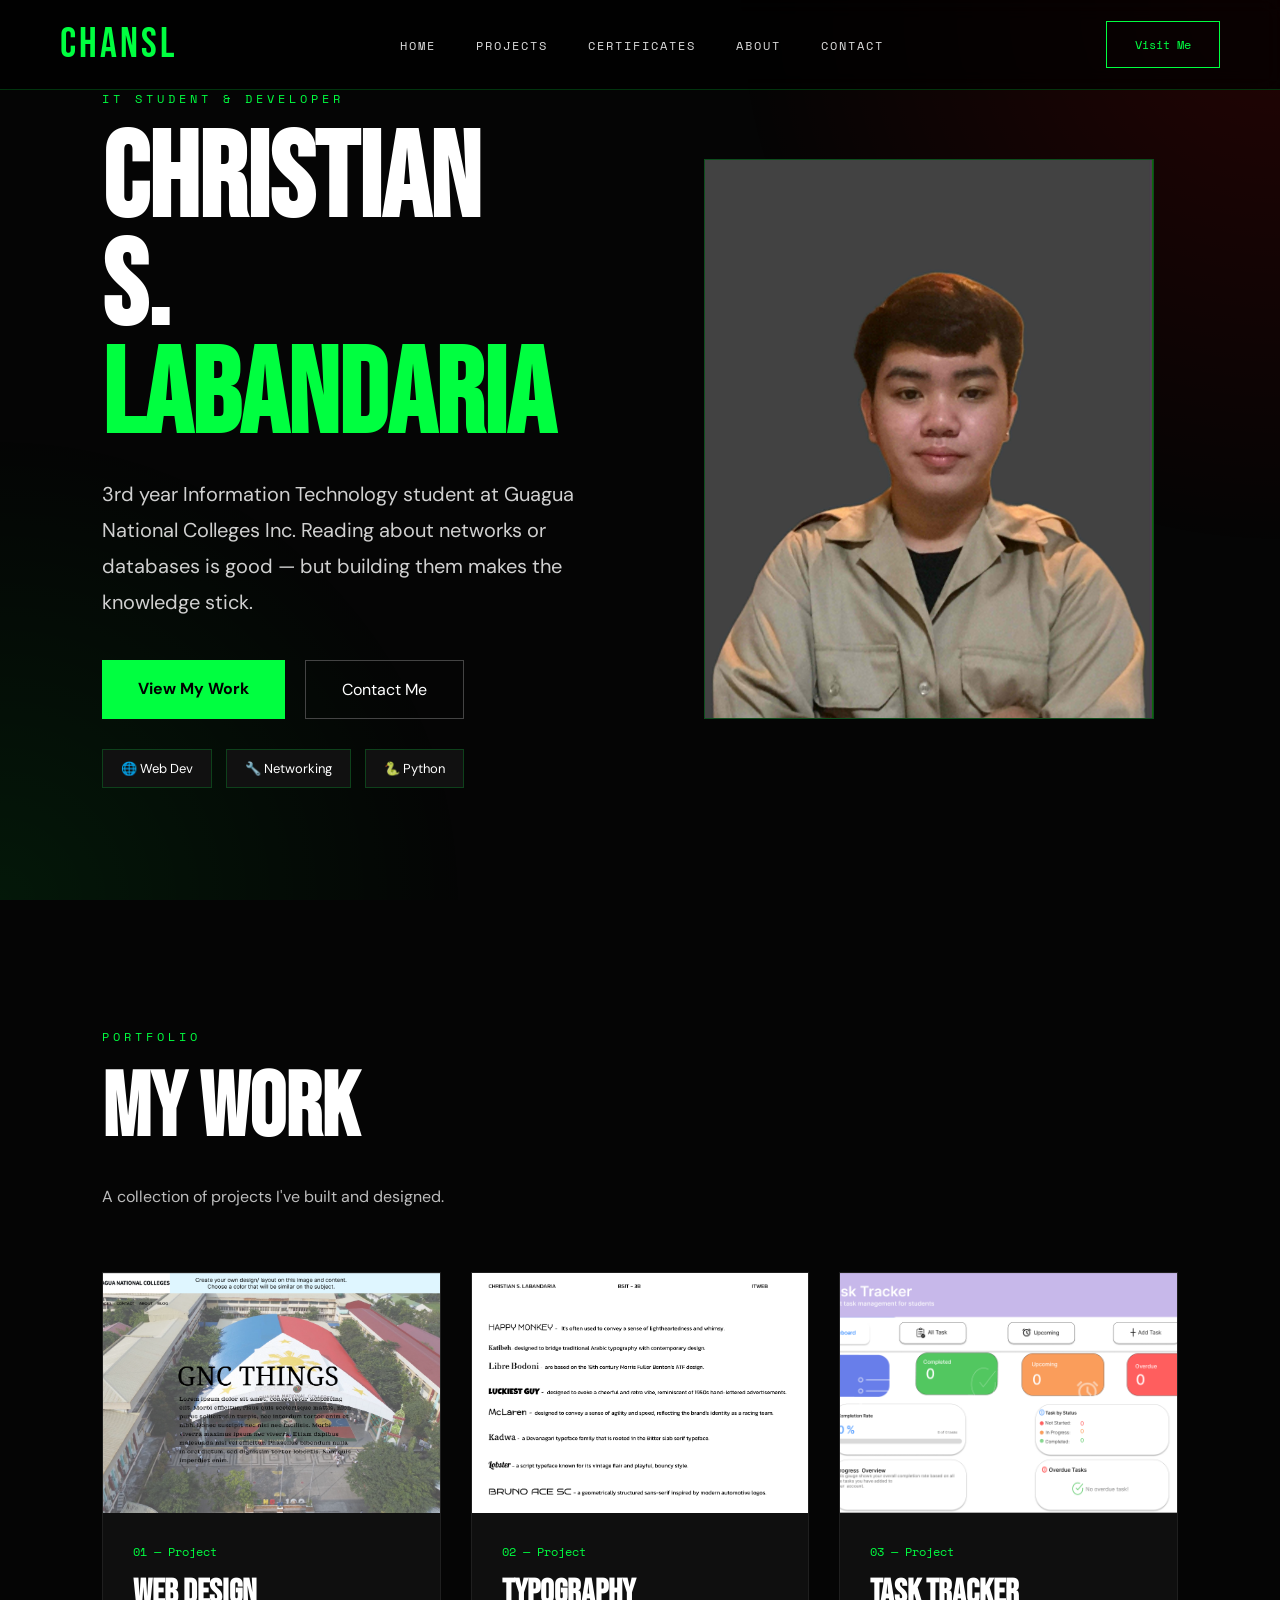
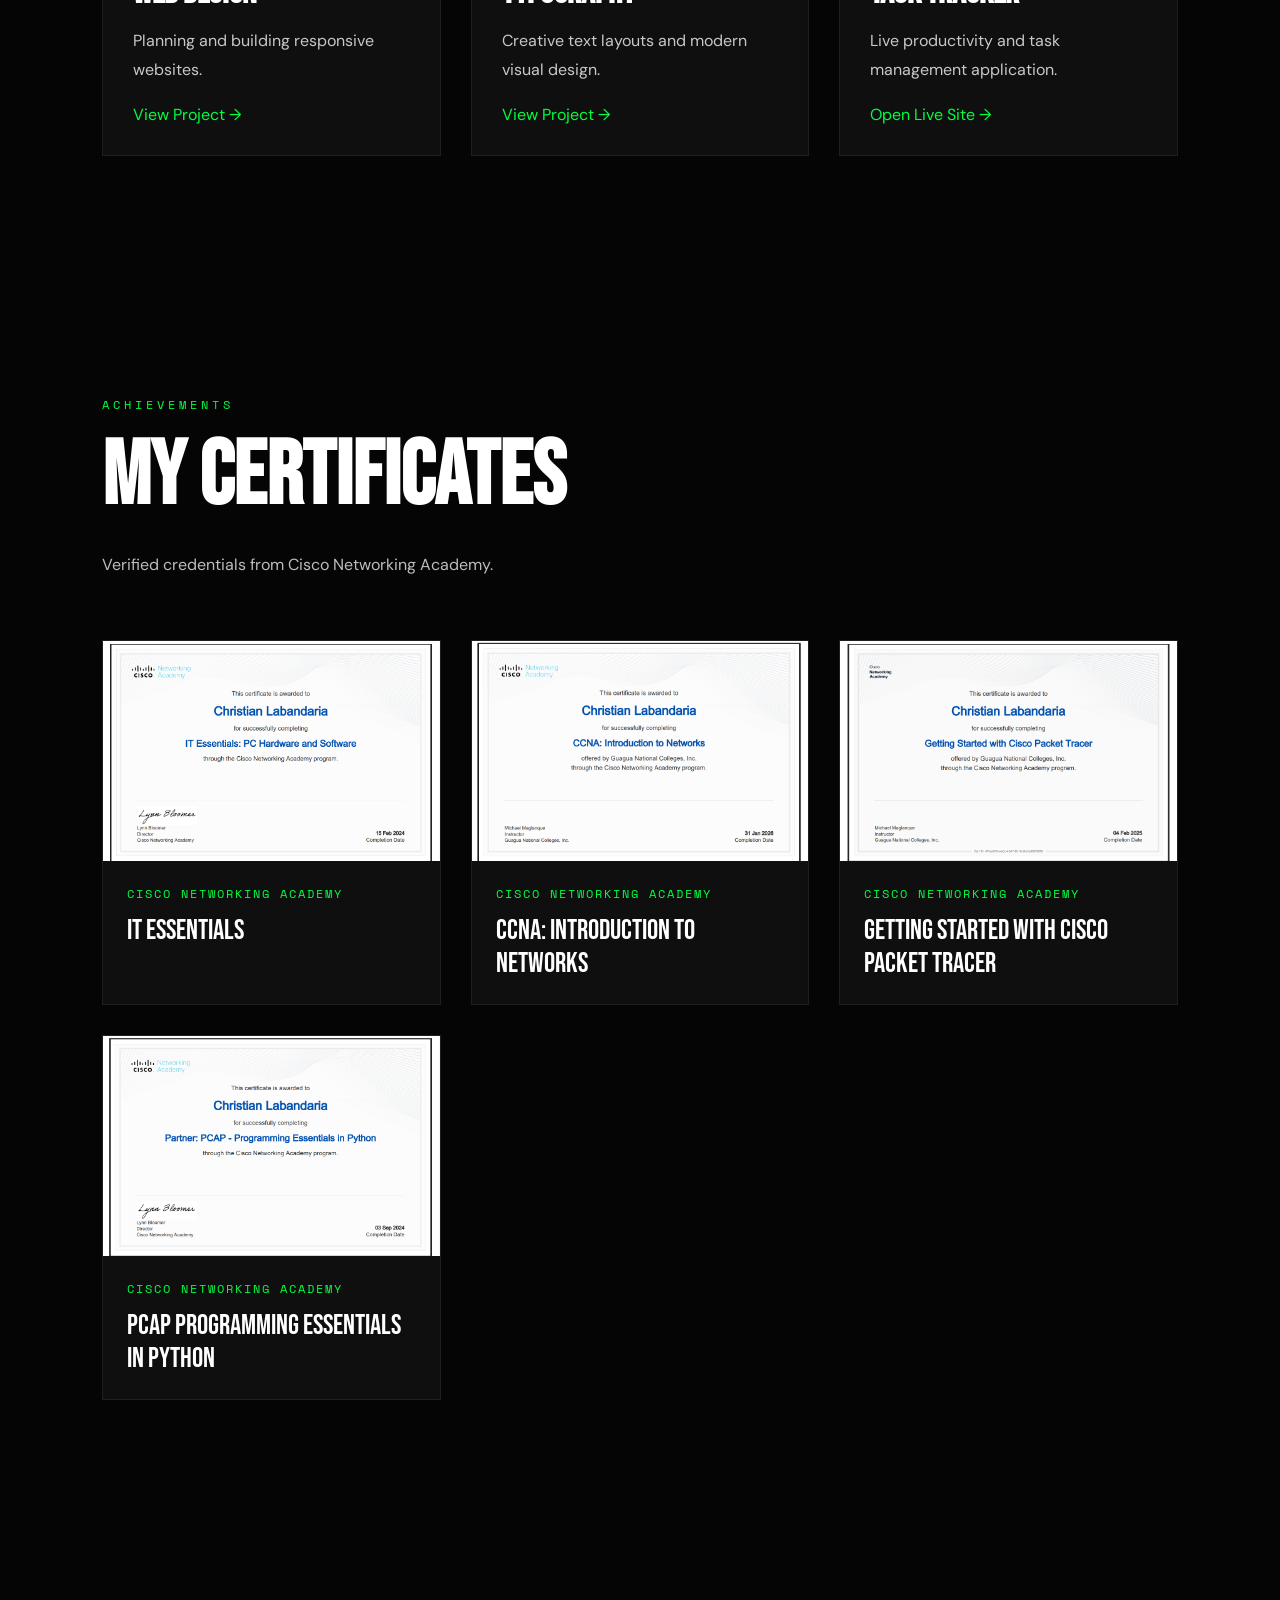
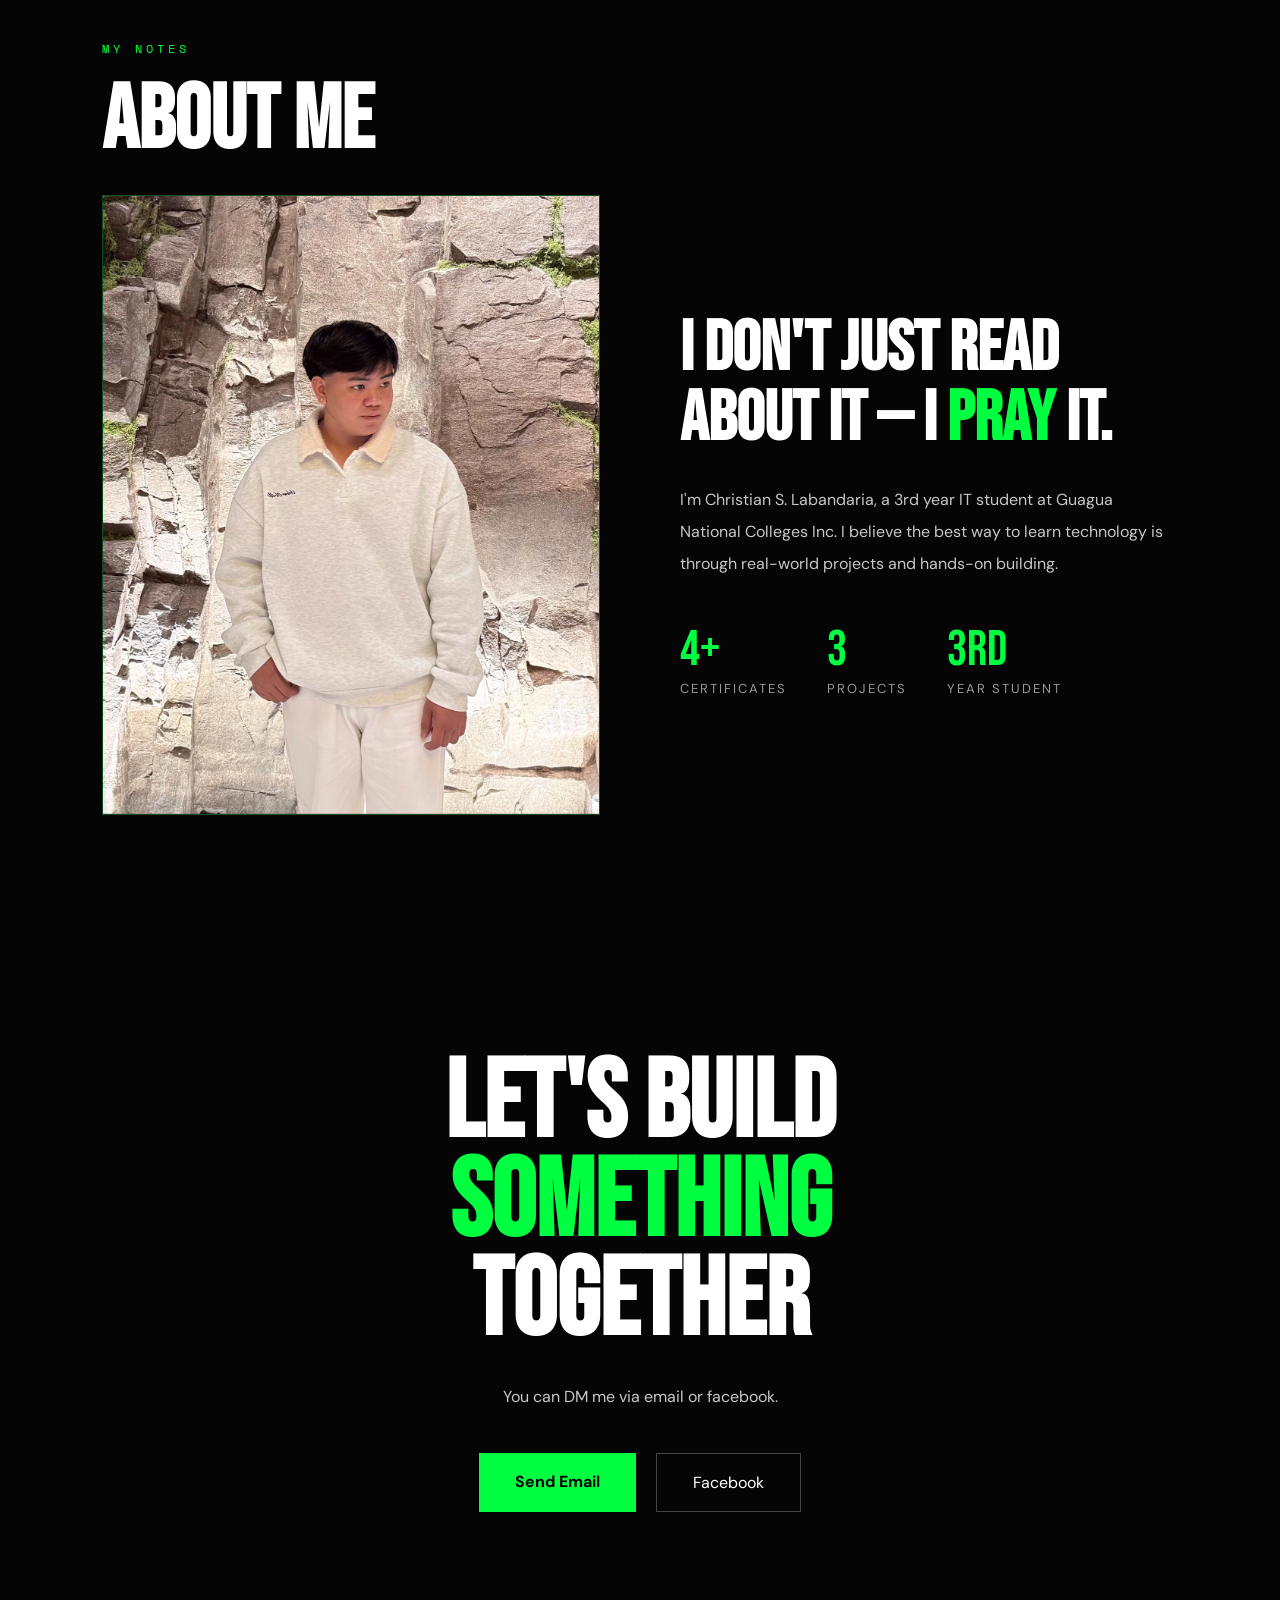
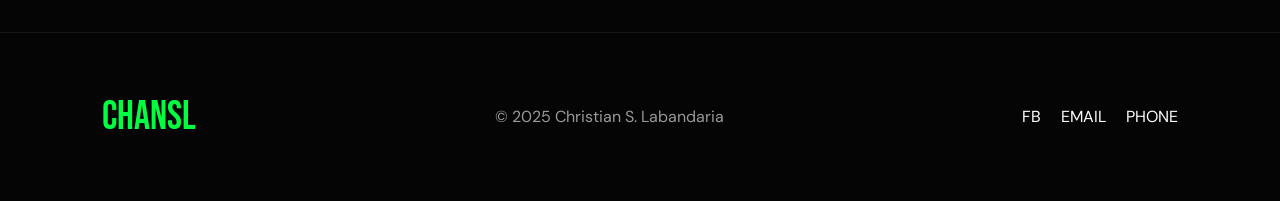
==== commit c0acba81: "Updated" ====
--- a/index.html
+++ b/index.html
@@ -1,296 +1,861 @@
 <!DOCTYPE html>
 <html lang="en">
 <head>
-  <meta charset="UTF-8">
-  <meta name="viewport" content="width=device-width, initial-scale=1.0">
-  <title>Christian S. Labandaria — IT Student</title>
-  <link rel="preconnect" href="https://fonts.googleapis.com">
-  <link href="https://fonts.googleapis.com/css2?family=Bebas+Neue&family=DM+Sans:wght@300;400;500;600&family=Space+Mono:wght@400;700&display=swap" rel="stylesheet">
-  <link rel="stylesheet" href="style.css">
+<meta charset="UTF-8">
+<meta name="viewport" content="width=device-width, initial-scale=1.0">
+
+<title>Christian S. Labandaria — Portfolio</title>
+
+<link rel="preconnect" href="https://fonts.googleapis.com">
+<link href="https://fonts.googleapis.com/css2?family=Bebas+Neue&family=DM+Sans:wght@300;400;500;700&family=Space+Mono:wght@400;700&display=swap" rel="stylesheet">
+
+<style>
+
+/* ================= GLOBAL ================= */
+
+*{
+  margin:0;
+  padding:0;
+  box-sizing:border-box;
+  scroll-behavior:smooth;
+}
+
+:root{
+  --bg:#050505;
+  --light:#ffffff;
+  --muted:#bdbdbd;
+  --green:#00ff40;
+  --border:rgba(0,255,64,0.2);
+}
+
+body{
+  background:var(--bg);
+  color:var(--light);
+  font-family:'DM Sans',sans-serif;
+  overflow-x:hidden;
+}
+
+body::before{
+  content:"";
+  position:fixed;
+  inset:0;
+  background:
+  radial-gradient(circle at top right, rgba(255,0,0,0.12), transparent 35%),
+  radial-gradient(circle at bottom left, rgba(0,255,64,0.08), transparent 30%);
+  pointer-events:none;
+  z-index:-1;
+}
+
+a{
+  text-decoration:none;
+  color:inherit;
+}
+
+section{
+  padding:120px 8%;
+}
+
+/* ================= NAVBAR ================= */
+
+.navbar{
+  position:fixed;
+  top:0;
+  left:0;
+  width:100%;
+  height:90px;
+  display:flex;
+  align-items:center;
+  justify-content:space-between;
+  padding:0 60px;
+  background:rgba(0,0,0,0.7);
+  backdrop-filter:blur(10px);
+  border-bottom:1px solid var(--border);
+  z-index:999;
+}
+
+.logo{
+  font-family:'Bebas Neue',sans-serif;
+  font-size:42px;
+  color:var(--green);
+  letter-spacing:3px;
+}
+
+.nav-links{
+  display:flex;
+  list-style:none;
+  gap:40px;
+}
+
+.nav-links a{
+  font-size:12px;
+  letter-spacing:2px;
+  text-transform:uppercase;
+  font-family:'Space Mono',monospace;
+  color:#ddd;
+  transition:.3s;
+}
+
+.nav-links a:hover{
+  color:var(--green);
+}
+
+.nav-cta{
+  border:1px solid var(--green);
+  padding:14px 28px;
+  color:var(--green);
+  font-size:12px;
+  font-family:'Space Mono',monospace;
+  transition:.3s;
+}
+
+.nav-cta:hover{
+  background:var(--green);
+  color:#000;
+}
+
+/* ================= HERO ================= */
+
+#hero{
+  min-height:100vh;
+  display:flex;
+  align-items:center;
+  padding-top:90px;
+}
+
+.hero-inner{
+  width:100%;
+  display:grid;
+  grid-template-columns:1fr 1fr;
+  gap:80px;
+  align-items:center;
+}
+
+.hero-label{
+  color:var(--green);
+  letter-spacing:4px;
+  text-transform:uppercase;
+  font-size:12px;
+  margin-bottom:20px;
+  font-family:'Space Mono',monospace;
+}
+
+.hero-headline{
+  font-family:'Bebas Neue',sans-serif;
+  font-size:120px;
+  line-height:.9;
+  margin-bottom:25px;
+}
+
+.accent{
+  color:var(--green);
+}
+
+.hero-subtitle{
+  font-size:20px;
+  line-height:1.8;
+  color:#d0d0d0;
+  margin-bottom:40px;
+  max-width:600px;
+}
+
+.hero-buttons{
+  display:flex;
+  gap:20px;
+  margin-bottom:30px;
+}
+
+.btn-primary{
+  background:var(--green);
+  color:#000;
+  padding:18px 36px;
+  font-weight:700;
+  transition:.3s;
+}
+
+.btn-primary:hover{
+  transform:translateY(-4px);
+}
+
+.btn-secondary{
+  border:1px solid #444;
+  padding:18px 36px;
+  transition:.3s;
+}
+
+.btn-secondary:hover{
+  border-color:var(--green);
+  color:var(--green);
+}
+
+.hero-tags{
+  display:flex;
+  gap:14px;
+  flex-wrap:wrap;
+}
+
+.tag{
+  border:1px solid var(--border);
+  padding:10px 18px;
+  background:#111;
+  font-size:13px;
+}
+
+/* ================= IMAGE FIX ================= */
+
+.hero-visual{
+  display:flex;
+  justify-content:center;
+  align-items:center;
+}
+
+.hero-photo-wrap{
+  width:450px;
+  height:560px;
+  overflow:hidden;
+  position:relative;
+  background:#111;
+  border:1px solid rgba(0,255,64,0.25);
+}
+
+.hero-photo-wrap::before{
+  content:"";
+  position:absolute;
+  inset:-12px;
+  border:1px solid var(--green);
+  pointer-events:none;
+}
+
+.hero-photo-wrap img{
+  width:100%;
+  height:100%;
+  object-fit:cover;
+  object-position:center top;
+  display:block;
+}
+
+/* ================= SECTION ================= */
+
+.section-label{
+  color:var(--green);
+  letter-spacing:4px;
+  text-transform:uppercase;
+  font-size:12px;
+  margin-bottom:10px;
+  font-family:'Space Mono',monospace;
+}
+
+.section-title{
+  font-family:'Bebas Neue',sans-serif;
+  font-size:90px;
+  margin-bottom:20px;
+}
+
+.section-desc{
+  color:var(--muted);
+  line-height:1.8;
+  max-width:700px;
+  margin-bottom:60px;
+}
+
+/* ================= PROJECTS ================= */
+
+.projects-grid{
+  display:grid;
+  grid-template-columns:repeat(auto-fit,minmax(320px,1fr));
+  gap:30px;
+}
+
+.project-card{
+  background:#0f0f0f;
+  border:1px solid #1f1f1f;
+  overflow:hidden;
+  transition:.4s;
+  cursor:pointer;
+}
+
+.project-card:hover{
+  transform:translateY(-8px);
+  border-color:var(--green);
+}
+
+.project-card img{
+  width:100%;
+  height:240px;
+  object-fit:cover;
+  display:block;
+}
+
+.project-info{
+  padding:30px;
+}
+
+.project-num{
+  color:var(--green);
+  font-size:12px;
+  margin-bottom:12px;
+  font-family:'Space Mono',monospace;
+}
+
+.project-title{
+  font-size:34px;
+  margin-bottom:14px;
+  font-family:'Bebas Neue',sans-serif;
+}
+
+.project-desc{
+  color:#c8c8c8;
+  line-height:1.8;
+  margin-bottom:20px;
+}
+
+.project-link{
+  color:var(--green);
+}
+
+/* ================= CERTIFICATES ================= */
+
+.certs-grid{
+  display:grid;
+  grid-template-columns:repeat(auto-fit,minmax(280px,1fr));
+  gap:30px;
+}
+
+.cert-card{
+  background:#0f0f0f;
+  border:1px solid #1f1f1f;
+  overflow:hidden;
+  transition:.4s;
+  cursor:pointer;
+}
+
+.cert-card:hover{
+  transform:translateY(-8px);
+  border-color:var(--green);
+}
+
+.cert-card img{
+  width:100%;
+  height:220px;
+  object-fit:cover;
+  display:block;
+}
+
+.cert-info{
+  padding:24px;
+}
+
+.cert-issuer{
+  color:var(--green);
+  font-size:12px;
+  margin-bottom:12px;
+  letter-spacing:2px;
+  text-transform:uppercase;
+  font-family:'Space Mono',monospace;
+}
+
+.cert-title{
+  font-size:28px;
+  font-family:'Bebas Neue',sans-serif;
+}
+
+/* ================= ABOUT ================= */
+
+.about-wrap{
+  display:grid;
+  grid-template-columns:1fr 1fr;
+  gap:80px;
+  align-items:center;
+}
+
+.about-photo-frame{
+  width:100%;
+  max-width:500px;
+  height:620px;
+  overflow:hidden;
+  position:relative;
+  background:#111;
+  border:1px solid rgba(0,255,64,0.25);
+}
+
+.about-photo-frame::before{
+  content:"";
+  position:absolute;
+  inset:-12px;
+  border:1px solid var(--green);
+  pointer-events:none;
+}
+
+.about-photo-frame img{
+  width:100%;
+  height:100%;
+  object-fit:cover;
+  object-position:center;
+  display:block;
+}
+
+.about-quote{
+  font-family:'Bebas Neue',sans-serif;
+  font-size:70px;
+  line-height:1;
+  margin-bottom:30px;
+}
+
+.about-body{
+  color:#c7c7c7;
+  line-height:2;
+  margin-bottom:40px;
+}
+
+.about-stats{
+  display:flex;
+  gap:40px;
+}
+
+.stat-num{
+  font-size:50px;
+  color:var(--green);
+  font-family:'Bebas Neue',sans-serif;
+}
+
+.stat-label{
+  font-size:13px;
+  color:#999;
+  letter-spacing:2px;
+  text-transform:uppercase;
+}
+
+/* ================= CTA ================= */
+
+.cta-wrap{
+  text-align:center;
+}
+
+.cta-headline{
+  font-family:'Bebas Neue',sans-serif;
+  font-size:110px;
+  line-height:.9;
+  margin-bottom:30px;
+}
+
+.cta-sub{
+  max-width:700px;
+  margin:auto;
+  line-height:1.9;
+  color:#c8c8c8;
+  margin-bottom:40px;
+}
+
+.cta-buttons{
+  display:flex;
+  justify-content:center;
+  gap:20px;
+  flex-wrap:wrap;
+}
+
+/* ================= FOOTER ================= */
+
+footer{
+  padding:60px 8%;
+  border-top:1px solid #181818;
+  display:flex;
+  justify-content:space-between;
+  align-items:center;
+  flex-wrap:wrap;
+  gap:20px;
+}
+
+.footer-logo{
+  font-family:'Bebas Neue',sans-serif;
+  font-size:40px;
+  color:var(--green);
+}
+
+.footer-copy{
+  color:#999;
+}
+
+.footer-socials{
+  display:flex;
+  gap:20px;
+}
+
+/* ================= RESPONSIVE ================= */
+
+@media(max-width:980px){
+
+.hero-inner,
+.about-wrap{
+  grid-template-columns:1fr;
+}
+
+.hero-headline{
+  font-size:90px;
+}
+
+.section-title{
+  font-size:70px;
+}
+
+.about-quote{
+  font-size:55px;
+}
+
+.cta-headline{
+  font-size:80px;
+}
+
+.hero-photo-wrap,
+.about-photo-frame{
+  width:100%;
+  max-width:100%;
+  height:500px;
+}
+
+.navbar{
+  padding:0 20px;
+}
+
+.nav-links{
+  display:none;
+}
+
+
+
+}
+
+</style>
 </head>
+
 <body>
 
-  <!-- ===== NAVBAR ===== -->
-  <nav class="navbar">
-    <div class="logo">CHANSL</div>
-    <button class="hamburger" id="hamburger" aria-label="Menu">
-      <span></span><span></span><span></span>
-    </button>
-    <ul class="nav-links" id="navLinks">
-      <li><a href="#hero">Home</a></li>
-      <li><a href="#projects">Projects</a></li>
-      <li><a href="#certificates">Certificates</a></li>
-      <li><a href="#services">Services</a></li>
-      <li><a href="#about">About</a></li>
-      <li><a href="#contact">Contact</a></li>
-    </ul>
-    <a href="mailto:christianlabandaria14@gmail.com" class="nav-cta">Hire Me</a>
-  </nav>
-
-  <!-- ===== SECTION 1–4: HERO ===== -->
-  <header id="hero">
-    <div class="hero-inner">
-      <div class="hero-text reveal">
-        <p class="hero-label">IT Student & Developer</p>
-        <!-- 1. HEADLINE -->
-        <h1 class="hero-headline">
-          CHRISTIAN<br>
-          S. <span class="accent">LABANDARIA</span>
-        </h1>
-        <!-- 2. SUBTITLE -->
-        <p class="hero-subtitle">
-          3rd year Information Technology student at Guagua National Colleges Inc.
-          Reading about networks or databases is good — but building them makes the knowledge stick.
-        </p>
-        <!-- 3. CTA -->
-        <div class="hero-buttons">
-          <a href="#projects" class="btn-primary">View My Work</a>
-          <a href="#contact" class="btn-secondary">Contact Me</a>
-        </div>
-        <div class="hero-tags">
-          <span class="tag">🌐 Web Dev</span>
-          <span class="tag">🔧 Networking</span>
-          <span class="tag">🐍 Python</span>
-        </div>
-      </div>
-      <!-- 4. VISUAL -->
-      <div class="hero-visual reveal">
-        <div class="hero-photo-wrap">
-          <img src="[data-uri]" alt="Christian Labandaria" class="hero-photo">
-        </div>
-      </div>
+<!-- ================= NAVBAR ================= -->
+
+<nav class="navbar">
+
+<div class="logo">CHANSL</div>
+
+<ul class="nav-links">
+<li><a href="#hero">Home</a></li>
+<li><a href="#projects">Projects</a></li>
+<li><a href="#certificates">Certificates</a></li>
+<li><a href="#about">About</a></li>
+<li><a href="#contact">Contact</a></li>
+</ul>
+
+<a href="mailto:christianlabandaria14@gmail.com" class="nav-cta">
+Visit Me
+</a>
+
+</nav>
+
+<!-- ================= HERO ================= -->
+
+<section id="hero">
+
+<div class="hero-inner">
+
+<div>
+
+<p class="hero-label">IT Student & Developer</p>
+
+<h1 class="hero-headline">
+CHRISTIAN<br>
+S. <span class="accent">LABANDARIA</span>
+</h1>
+
+<p class="hero-subtitle">
+3rd year Information Technology student at Guagua National Colleges Inc.
+Reading about networks or databases is good — but building them makes the knowledge stick.
+</p>
+
+<div class="hero-buttons">
+
+<a href="#projects" class="btn-primary">
+View My Work
+</a>
+
+<a href="#contact" class="btn-secondary">
+Contact Me
+</a>
+
+</div>
+
+<div class="hero-tags">
+<span class="tag">🌐 Web Dev</span>
+<span class="tag">🔧 Networking</span>
+<span class="tag">🐍 Python</span>
+</div>
+
+</div>
+
+<div class="hero-visual">
+
+<div class="hero-photo-wrap">
+<img src="chan.jpg.jpg" alt="Christian">
+</div>
+
+</div>
+
+</div>
+
+</section>
+
+<!-- ================= PROJECTS ================= -->
+
+<section id="projects">
+
+<p class="section-label">Portfolio</p>
+
+<h2 class="section-title">MY WORK</h2>
+
+<p class="section-desc">
+A collection of projects I've built and designed.
+</p>
+
+<div class="projects-grid">
+
+  <!-- PROJECT 1 -->
+  <div class="project-card">
+
+    <a href="webdesign.html">
+      <img src="web-design.png" alt="Web Design">
+    </a>
+
+    <div class="project-info">
+
+      <div class="project-num">01 — Project</div>
+
+      <h3 class="project-title">WEB DESIGN</h3>
+
+      <p class="project-desc">
+        Planning and building responsive websites.
+      </p>
+
+      <a href="webdesign.html" class="project-link">
+        View Project →
+      </a>
+
     </div>
-  </header>
-
-  <div class="section-divider"></div>
-
-  <!-- ===== SECTION 5: WORK / PROJECTS ===== -->
-  <section id="projects">
-    <p class="section-label reveal">Portfolio</p>
-    <h2 class="section-title reveal">MY WORK</h2>
-    <p class="section-desc reveal">A collection of projects I've built and designed. Click any card to learn more.</p>
-
-    <div class="projects-grid">
-      <!-- Project 1 -->
-      <div class="project-card reveal" onclick="openModal('webdesign')">
-        <img src="[data-uri]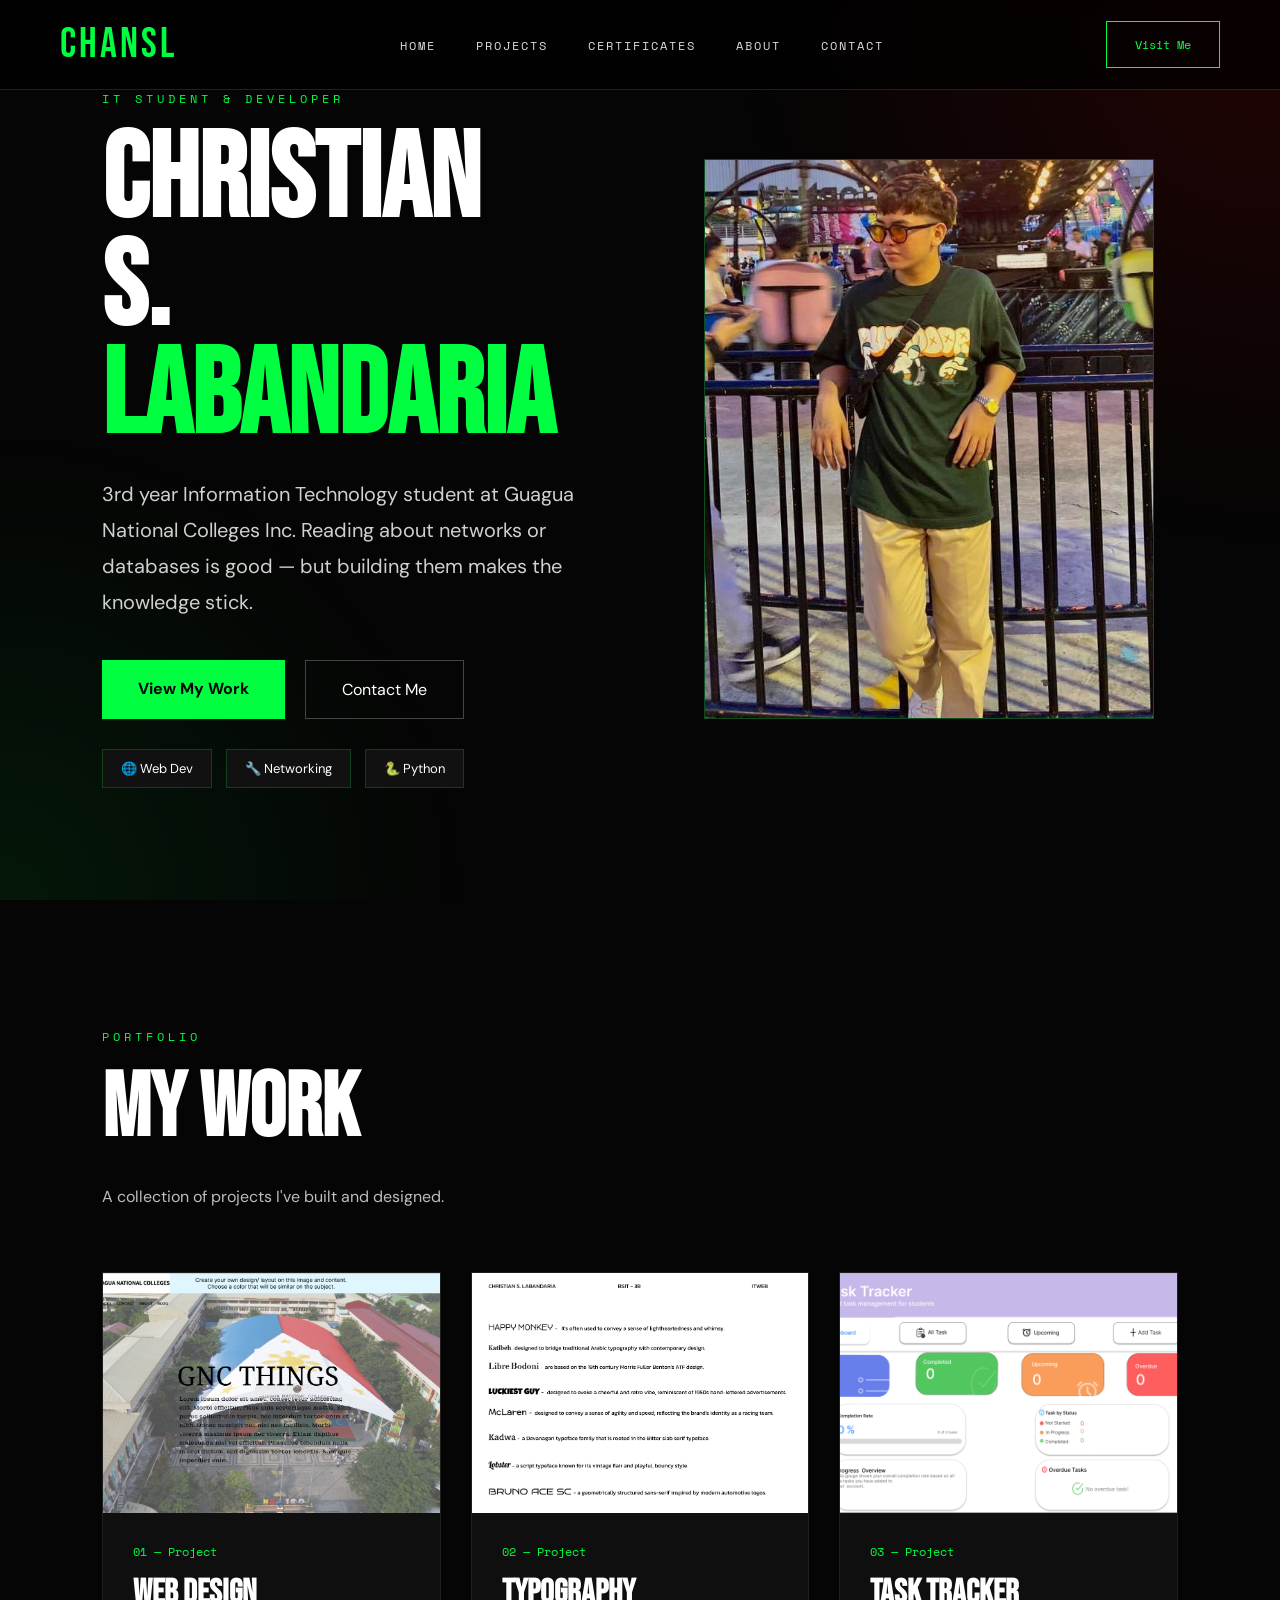
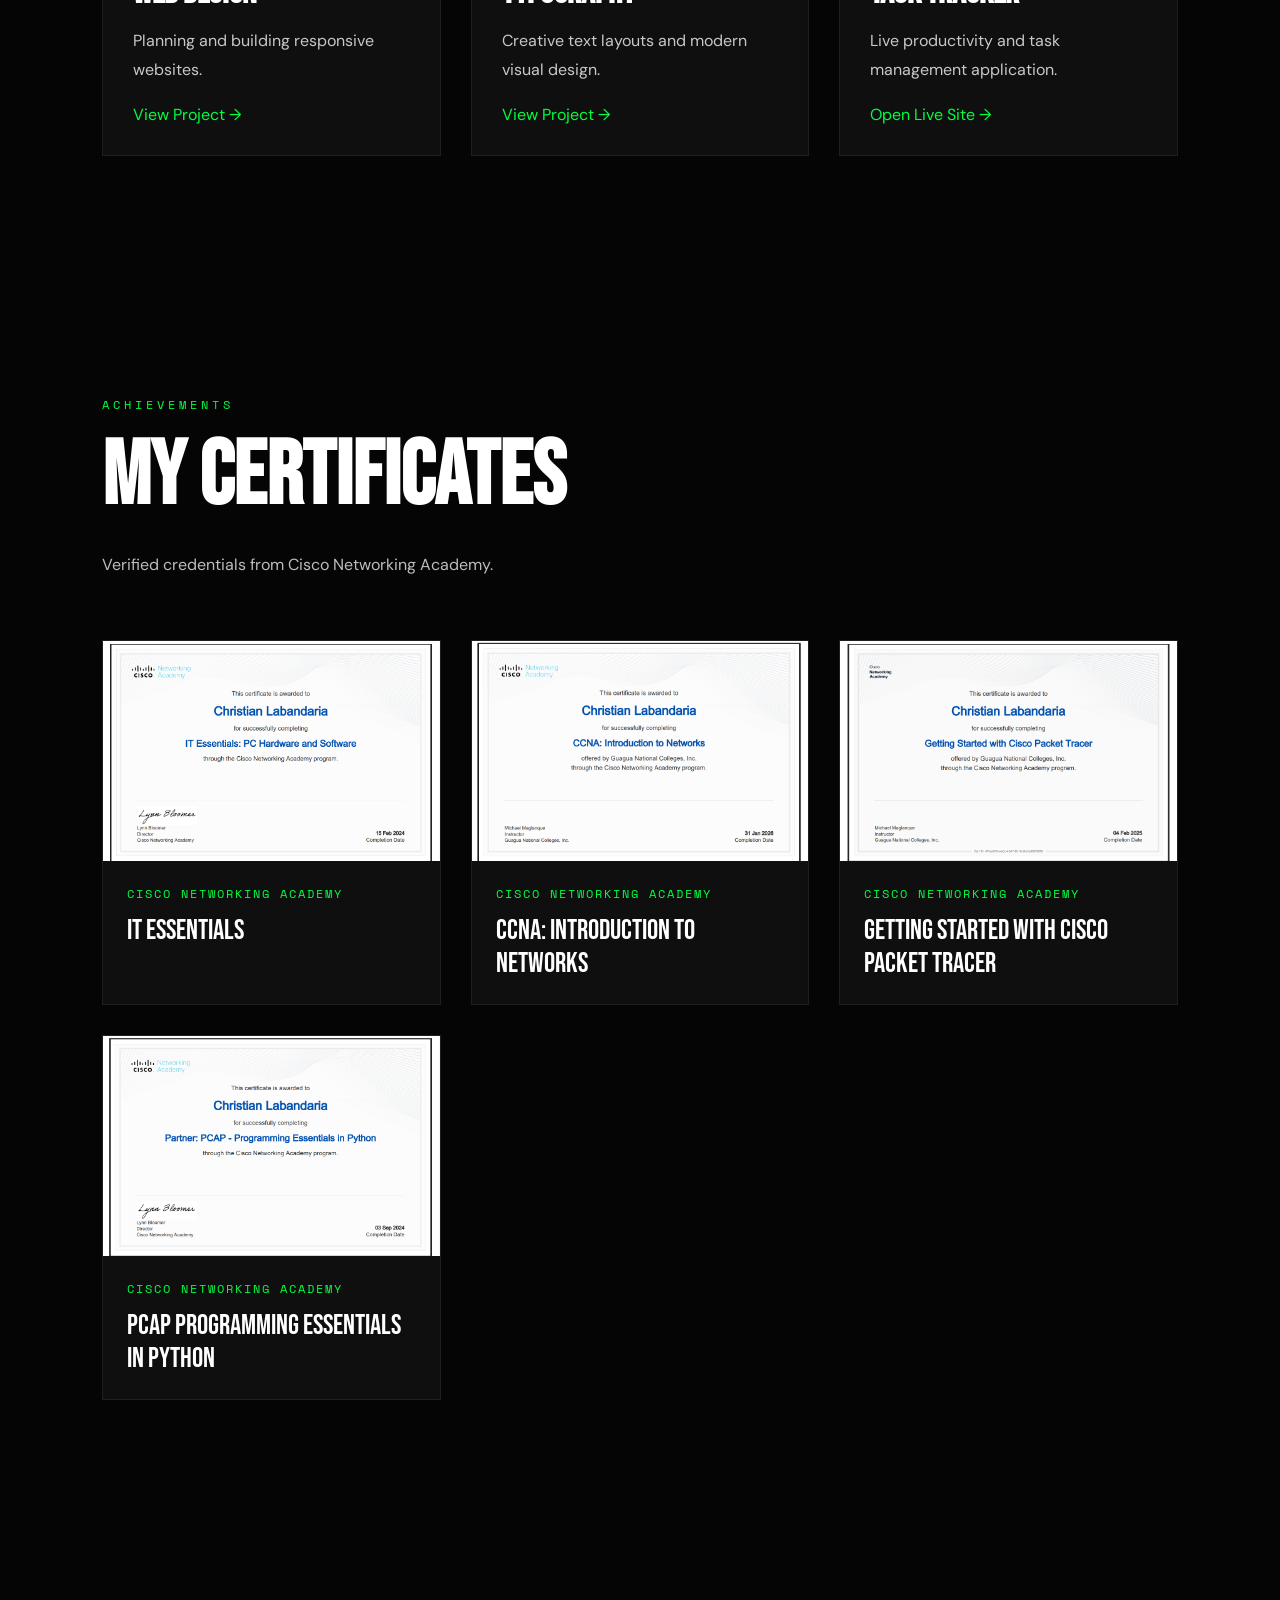
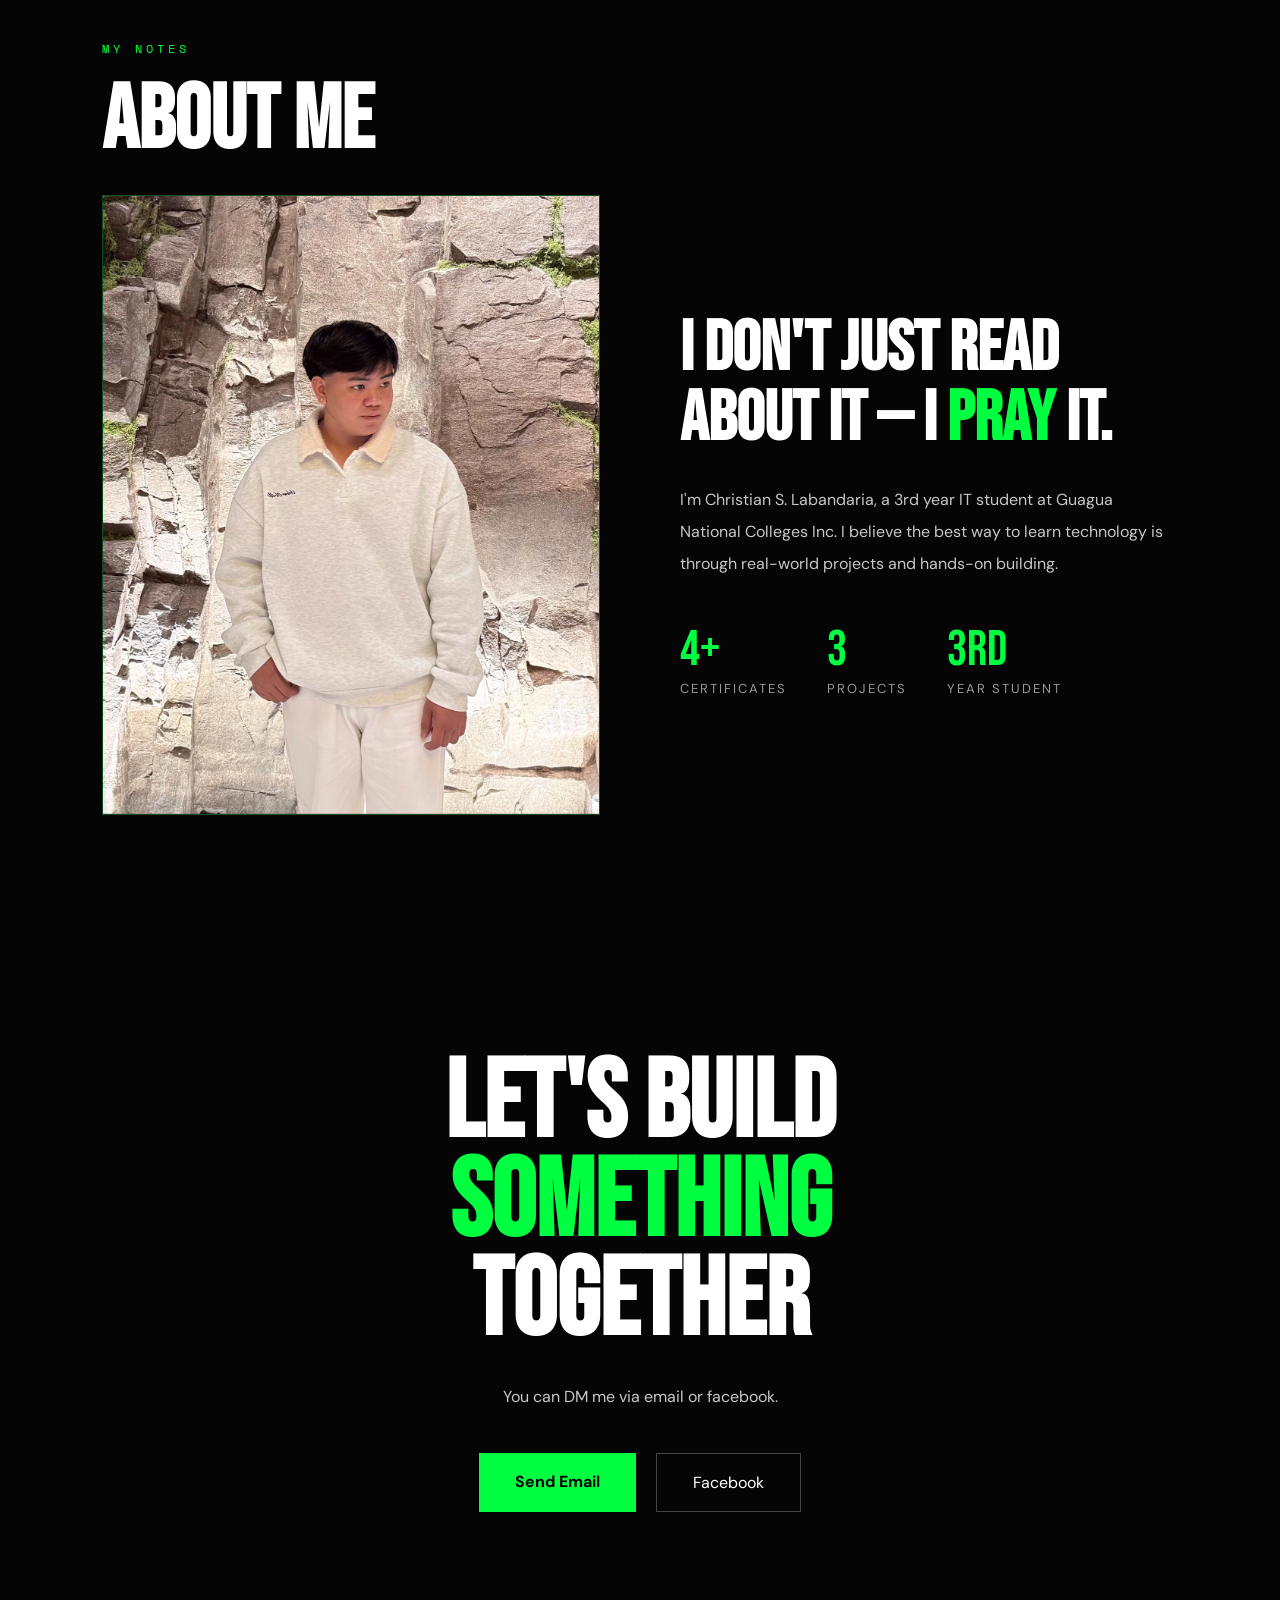
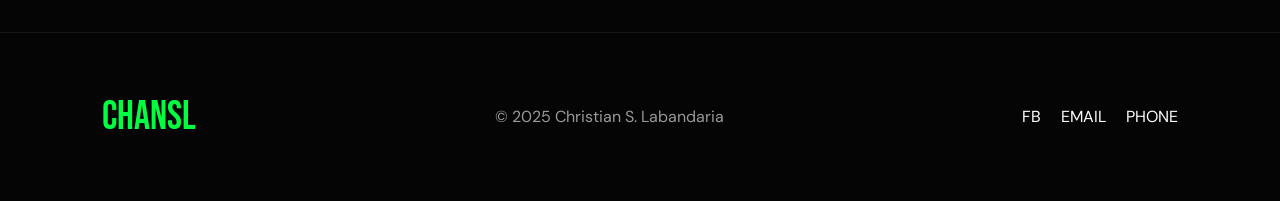
==== commit 94c88cb7: "AkoSiChan Update lang" ====
--- a/index.html
+++ b/index.html
@@ -591,7 +591,7 @@
 <div class="hero-visual">
 
 <div class="hero-photo-wrap">
-<img src="chan.jpg.jpg" alt="Christian">
+<img src="chanchan.jpg" alt="Christian">
 </div>
 
 </div>
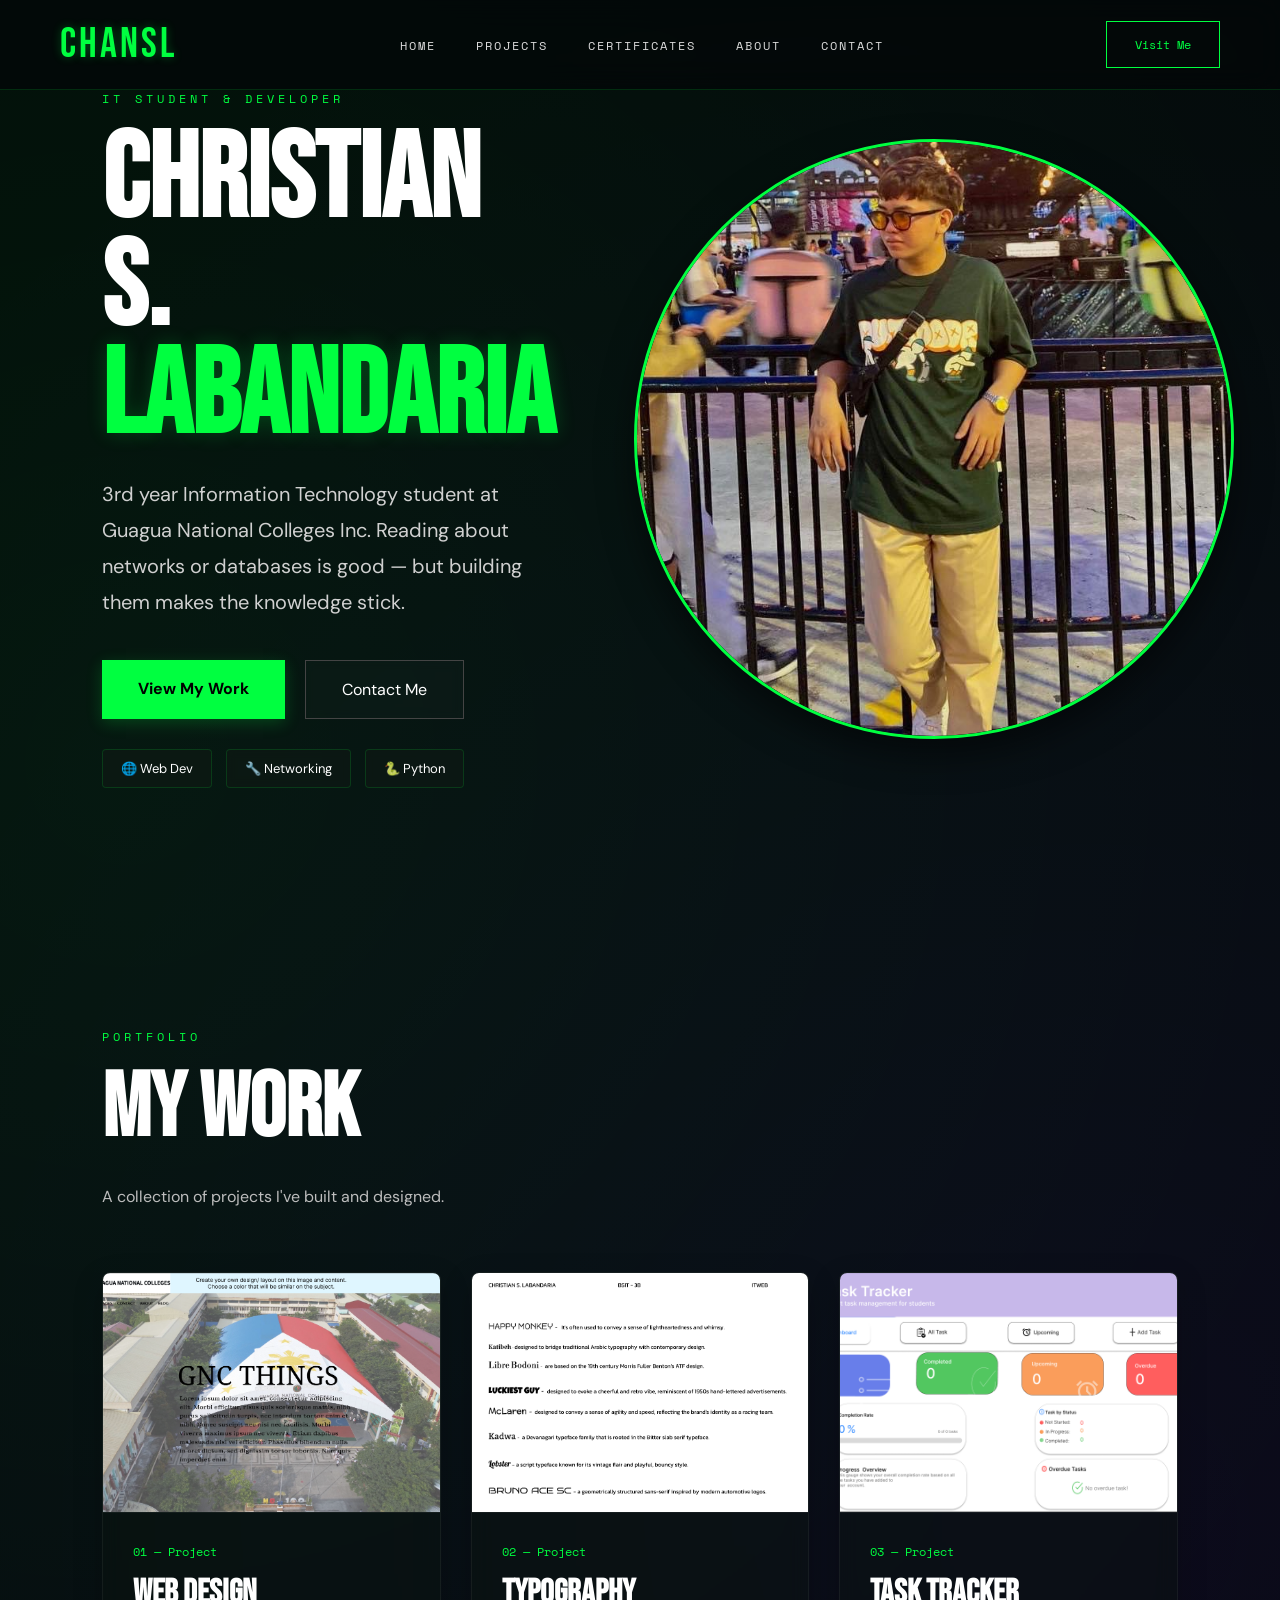
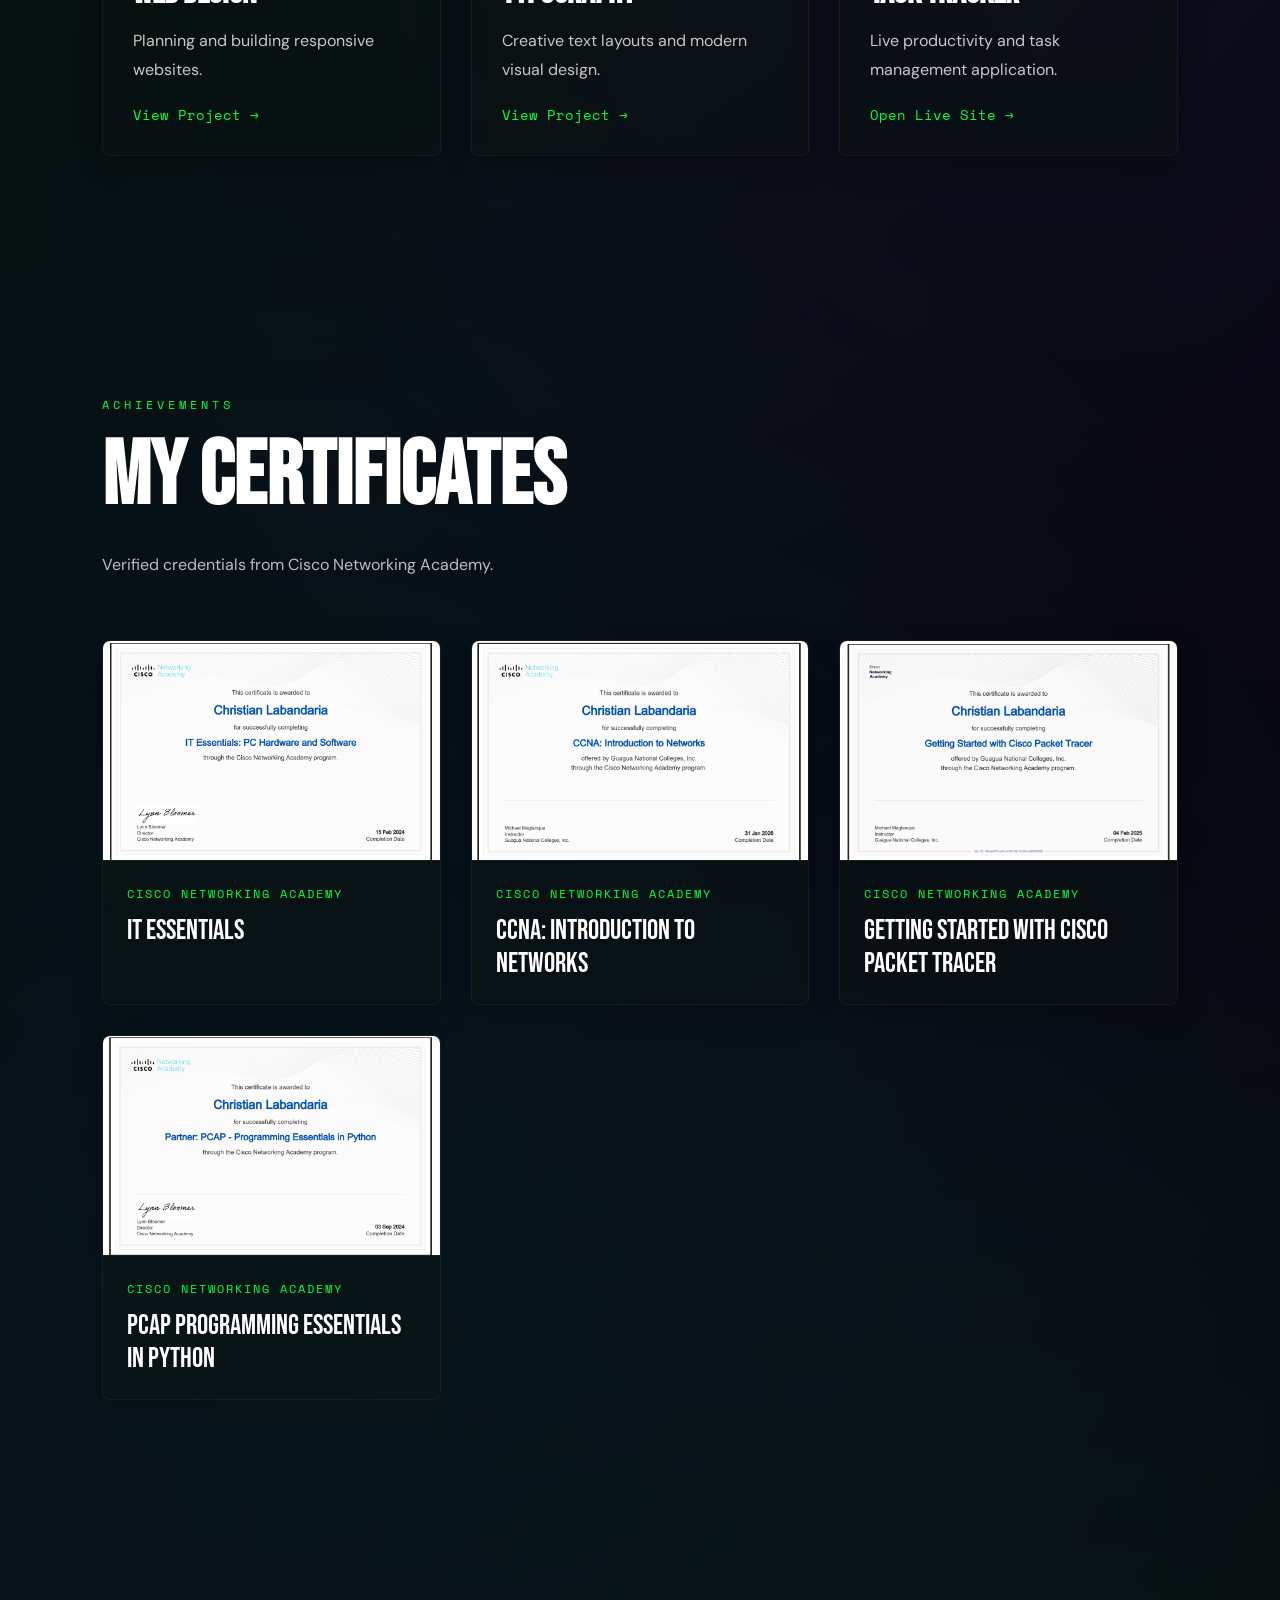
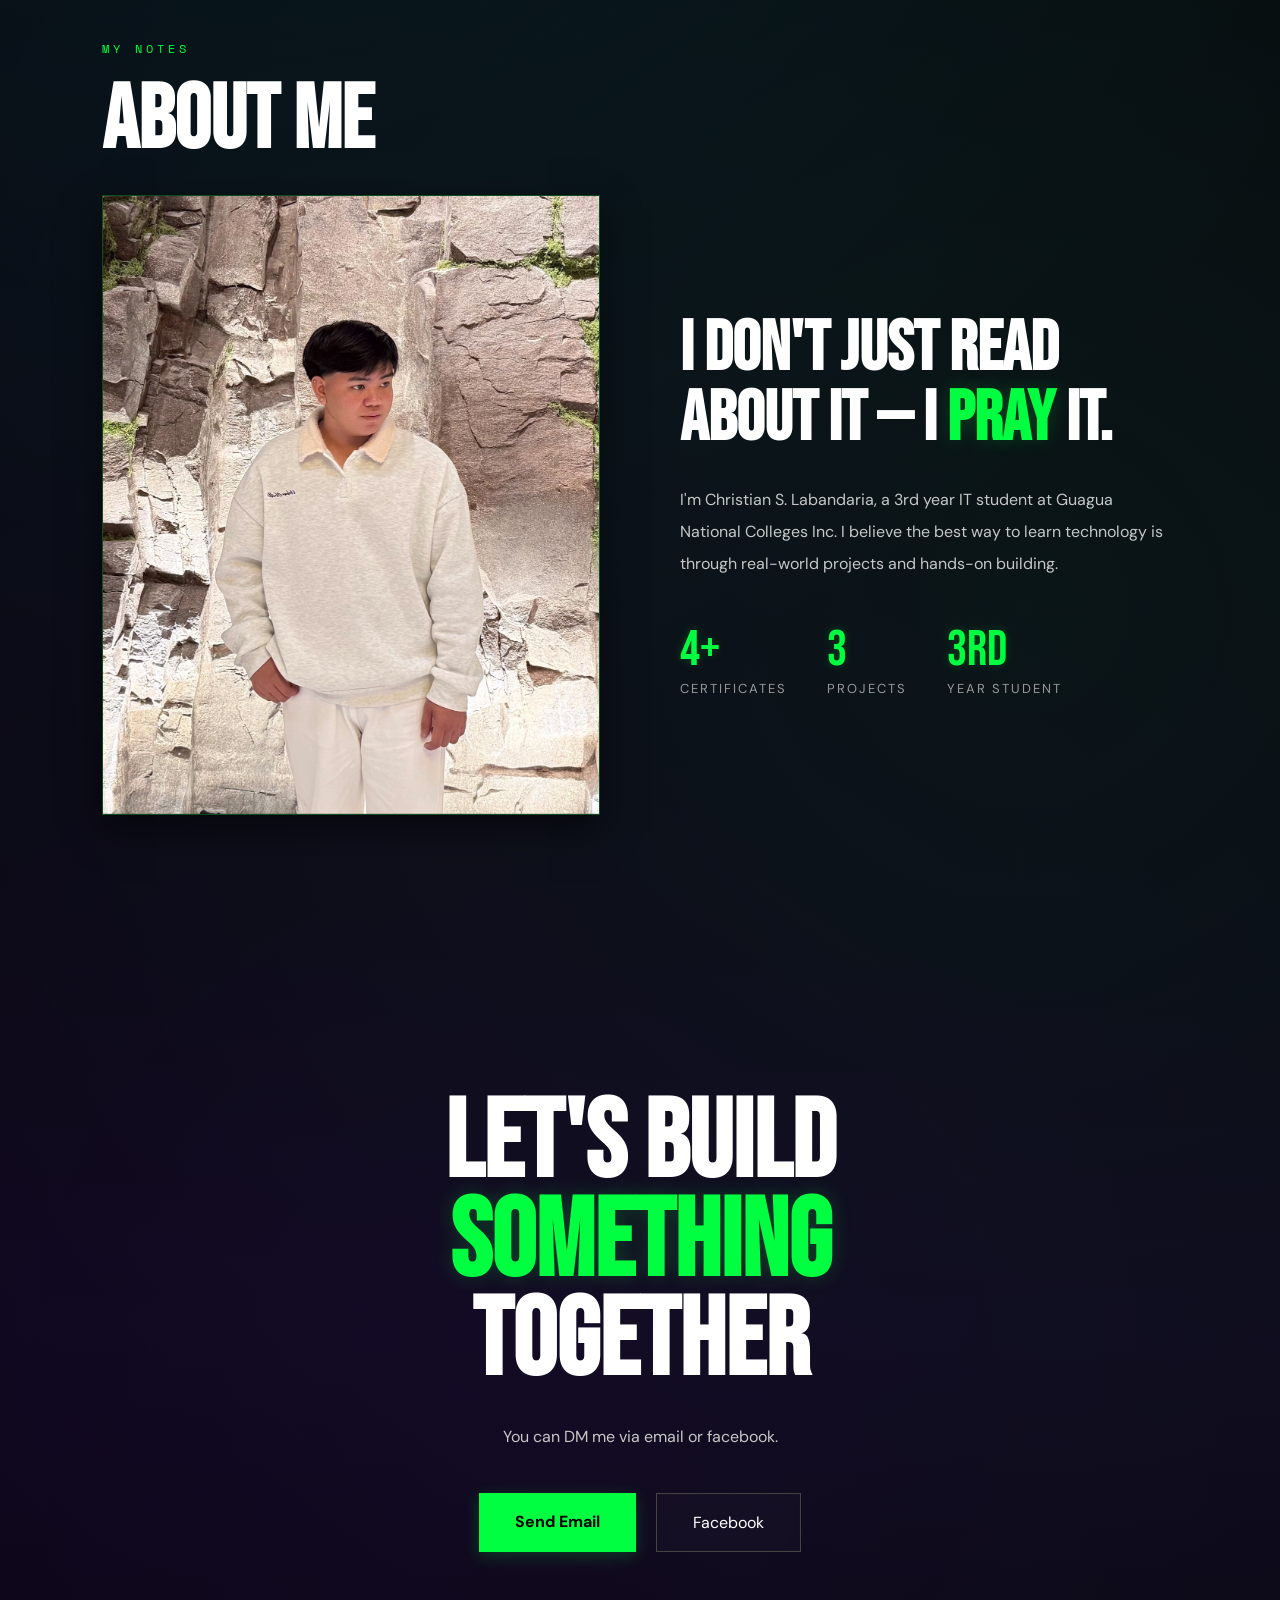
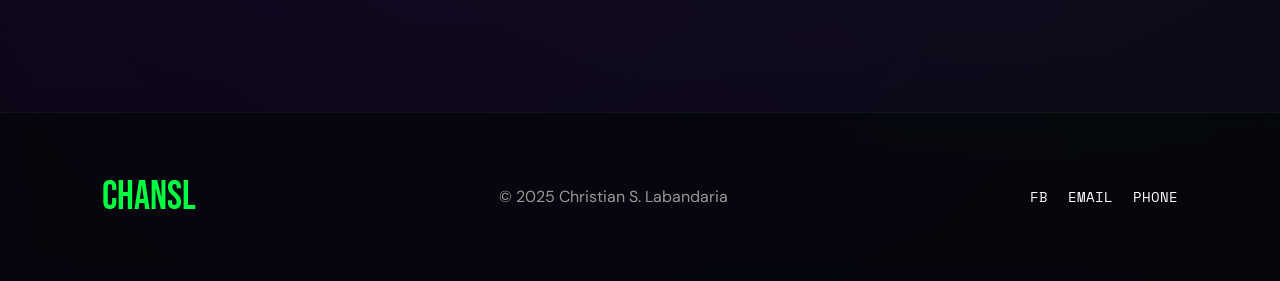
==== commit 1eaf04cd: "updated codes" ====
--- a/index.html
+++ b/index.html
@@ -21,29 +21,38 @@
 }
 
 :root{
-  --bg:#050505;
+  --bg:#030708;
   --light:#ffffff;
   --muted:#bdbdbd;
   --green:#00ff40;
-  --border:rgba(0,255,64,0.2);
+  --border:rgba(0,255,64,0.15);
+  --card-bg:rgba(10, 20, 15, 0.4);
 }
 
 body{
-  background:var(--bg);
+  background: var(--bg);
   color:var(--light);
   font-family:'DM Sans',sans-serif;
   overflow-x:hidden;
-}
-
-body::before{
-  content:"";
-  position:fixed;
-  inset:0;
-  background:
-  radial-gradient(circle at top right, rgba(255,0,0,0.12), transparent 35%),
-  radial-gradient(circle at bottom left, rgba(0,255,64,0.08), transparent 30%);
-  pointer-events:none;
-  z-index:-1;
+  position: relative;
+}
+
+/* Multi-layered dynamic mesh gradient background */
+body::before {
+  content: "";
+  position: absolute;
+  top: 0;
+  left: 0;
+  width: 100%;
+  height: 100%;
+  background: 
+    radial-gradient(circle at 10% 15%, rgba(0, 255, 64, 0.07) 0%, transparent 40%),
+    radial-gradient(circle at 85% 30%, rgba(120, 0, 255, 0.08) 0%, transparent 45%),
+    radial-gradient(circle at 20% 55%, rgba(0, 242, 254, 0.06) 0%, transparent 40%),
+    radial-gradient(circle at 80% 75%, rgba(0, 255, 64, 0.06) 0%, transparent 35%),
+    radial-gradient(circle at 40% 90%, rgba(150, 0, 255, 0.09) 0%, transparent 50%);
+  pointer-events: none;
+  z-index: -1;
 }
 
 a{
@@ -53,6 +62,7 @@
 
 section{
   padding:120px 8%;
+  position: relative;
 }
 
 /* ================= NAVBAR ================= */
@@ -67,8 +77,9 @@
   align-items:center;
   justify-content:space-between;
   padding:0 60px;
-  background:rgba(0,0,0,0.7);
-  backdrop-filter:blur(10px);
+  background:rgba(3, 7, 8, 0.75);
+  backdrop-filter:blur(15px);
+  -webkit-backdrop-filter:blur(15px);
   border-bottom:1px solid var(--border);
   z-index:999;
 }
@@ -78,6 +89,7 @@
   font-size:42px;
   color:var(--green);
   letter-spacing:3px;
+  text-shadow: 0 0 10px rgba(0, 255, 64, 0.3);
 }
 
 .nav-links{
@@ -97,6 +109,7 @@
 
 .nav-links a:hover{
   color:var(--green);
+  text-shadow: 0 0 8px rgba(0, 255, 64, 0.4);
 }
 
 .nav-cta{
@@ -106,11 +119,13 @@
   font-size:12px;
   font-family:'Space Mono',monospace;
   transition:.3s;
+  box-shadow: inset 0 0 0 0 rgba(0,255,64,0.2);
 }
 
 .nav-cta:hover{
   background:var(--green);
   color:#000;
+  box-shadow: 0 0 15px rgba(0, 255, 64, 0.4);
 }
 
 /* ================= HERO ================= */
@@ -148,6 +163,7 @@
 
 .accent{
   color:var(--green);
+  text-shadow: 0 0 20px rgba(0, 255, 64, 0.2);
 }
 
 .hero-subtitle{
@@ -170,21 +186,26 @@
   padding:18px 36px;
   font-weight:700;
   transition:.3s;
+  box-shadow: 0 4px 15px rgba(0, 255, 64, 0.2);
 }
 
 .btn-primary:hover{
   transform:translateY(-4px);
+  box-shadow: 0 8px 25px rgba(0, 255, 64, 0.4);
 }
 
 .btn-secondary{
   border:1px solid #444;
+  background: rgba(255,255,255,0.02);
   padding:18px 36px;
   transition:.3s;
+  backdrop-filter: blur(5px);
 }
 
 .btn-secondary:hover{
   border-color:var(--green);
   color:var(--green);
+  box-shadow: 0 0 15px rgba(0, 255, 64, 0.15);
 }
 
 .hero-tags{
@@ -196,41 +217,50 @@
 .tag{
   border:1px solid var(--border);
   padding:10px 18px;
-  background:#111;
+  background:rgba(15, 25, 20, 0.6);
+  backdrop-filter: blur(5px);
   font-size:13px;
+  border-radius: 4px;
 }
 
 /* ================= IMAGE FIX ================= */
 
 .hero-visual{
-  display:flex;
-  justify-content:center;
-  align-items:center;
+  display: flex;
+  justify-content: center;
+  align-items: center;
 }
 
 .hero-photo-wrap{
-  width:450px;
-  height:560px;
-  overflow:hidden;
-  position:relative;
-  background:#111;
-  border:1px solid rgba(0,255,64,0.25);
-}
-
-.hero-photo-wrap::before{
-  content:"";
-  position:absolute;
-  inset:-12px;
-  border:1px solid var(--green);
-  pointer-events:none;
+  width: 600px;       
+  height: 600px;      
+  position: relative;
+  background: #111;
+  /* Enforces a perfect circle on the wrapper */
+  border-radius: 50% !important; 
+  /* Creates a distinct, solid light green boundary */
+  border: 3px solid var(--green) !important; 
+  box-shadow: 0 15px 35px rgba(0,0,0,0.5);
+  /* Removes any leftovers from the old diamond clip-path */
+  clip-path: none !important; 
+  overflow: hidden; 
+}
+
+/* Removes the secondary floating offset lines completely */
+.hero-photo-wrap::before,
+.hero-photo-wrap::after {
+  content: none !important;
 }
 
 .hero-photo-wrap img{
-  width:100%;
-  height:100%;
-  object-fit:cover;
-  object-position:center top;
-  display:block;
+  width: 100%;
+  height: 100%;
+  object-fit: cover;
+  /* Brings the portrait down slightly to center your framing inside the circle */
+  object-position: center 25%; 
+  display: block;
+  /* Enforces the circle on the image layer itself */
+  border-radius: 50% !important; 
 }
 
 /* ================= SECTION ================= */
@@ -266,16 +296,22 @@
 }
 
 .project-card{
-  background:#0f0f0f;
-  border:1px solid #1f1f1f;
+  background: var(--card-bg);
+  border: 1px solid rgba(255, 255, 255, 0.05);
+  backdrop-filter: blur(10px);
+  -webkit-backdrop-filter: blur(10px);
   overflow:hidden;
-  transition:.4s;
+  transition:.4s cubic-bezier(0.16, 1, 0.3, 1);
   cursor:pointer;
+  border-radius: 8px;
+  box-shadow: 0 10px 30px rgba(0, 0, 0, 0.2);
 }
 
 .project-card:hover{
   transform:translateY(-8px);
   border-color:var(--green);
+  background: rgba(10, 35, 20, 0.5);
+  box-shadow: 0 15px 35px rgba(0, 255, 64, 0.15);
 }
 
 .project-card img{
@@ -283,6 +319,7 @@
   height:240px;
   object-fit:cover;
   display:block;
+  border-bottom: 1px solid rgba(255, 255, 255, 0.05);
 }
 
 .project-info{
@@ -310,6 +347,8 @@
 
 .project-link{
   color:var(--green);
+  font-family: 'Space Mono', monospace;
+  font-size: 14px;
 }
 
 /* ================= CERTIFICATES ================= */
@@ -321,16 +360,22 @@
 }
 
 .cert-card{
-  background:#0f0f0f;
-  border:1px solid #1f1f1f;
+  background: var(--card-bg);
+  border: 1px solid rgba(255, 255, 255, 0.05);
+  backdrop-filter: blur(10px);
+  -webkit-backdrop-filter: blur(10px);
   overflow:hidden;
-  transition:.4s;
+  transition:.4s cubic-bezier(0.16, 1, 0.3, 1);
   cursor:pointer;
+  border-radius: 8px;
+  box-shadow: 0 10px 30px rgba(0, 0, 0, 0.2);
 }
 
 .cert-card:hover{
   transform:translateY(-8px);
   border-color:var(--green);
+  background: rgba(10, 35, 20, 0.5);
+  box-shadow: 0 15px 35px rgba(0, 255, 64, 0.15);
 }
 
 .cert-card img{
@@ -338,6 +383,7 @@
   height:220px;
   object-fit:cover;
   display:block;
+  border-bottom: 1px solid rgba(255, 255, 255, 0.05);
 }
 
 .cert-info{
@@ -375,6 +421,7 @@
   position:relative;
   background:#111;
   border:1px solid rgba(0,255,64,0.25);
+  box-shadow: 0 15px 35px rgba(0,0,0,0.5);
 }
 
 .about-photo-frame::before{
@@ -415,6 +462,7 @@
   font-size:50px;
   color:var(--green);
   font-family:'Bebas Neue',sans-serif;
+  text-shadow: 0 0 10px rgba(0, 255, 64, 0.2);
 }
 
 .stat-label{
@@ -428,6 +476,8 @@
 
 .cta-wrap{
   text-align:center;
+  background: linear-gradient(180deg, transparent, rgba(120, 0, 255, 0.03), transparent);
+  padding: 160px 8%;
 }
 
 .cta-headline{
@@ -456,12 +506,15 @@
 
 footer{
   padding:60px 8%;
-  border-top:1px solid #181818;
+  border-top:1px solid rgba(255, 255, 255, 0.05);
+  background: rgba(3, 7, 8, 0.6);
+  backdrop-filter: blur(10px);
   display:flex;
   justify-content:space-between;
   align-items:center;
   flex-wrap:wrap;
   gap:20px;
+  position: relative;
 }
 
 .footer-logo{
@@ -477,6 +530,16 @@
 .footer-socials{
   display:flex;
   gap:20px;
+}
+
+.footer-socials a {
+  font-family: 'Space Mono', monospace;
+  font-size: 14px;
+  transition: 0.3s;
+}
+
+.footer-socials a:hover {
+  color: var(--green);
 }
 
 /* ================= RESPONSIVE ================= */
@@ -519,16 +582,12 @@
   display:none;
 }
 
-
-
 }
 
 </style>
 </head>
 
 <body>
-
-<!-- ================= NAVBAR ================= -->
 
 <nav class="navbar">
 
@@ -548,8 +607,6 @@
 
 </nav>
 
-<!-- ================= HERO ================= -->
-
 <section id="hero">
 
 <div class="hero-inner">
@@ -600,8 +657,6 @@
 
 </section>
 
-<!-- ================= PROJECTS ================= -->
-
 <section id="projects">
 
 <p class="section-label">Portfolio</p>
@@ -614,7 +669,6 @@
 
 <div class="projects-grid">
 
-  <!-- PROJECT 1 -->
   <div class="project-card">
 
     <a href="webdesign.html">
@@ -639,7 +693,6 @@
 
   </div>
 
-  <!-- PROJECT 2 -->
   <div class="project-card">
 
     <a href="typography.html">
@@ -664,7 +717,6 @@
 
   </div>
 
-  <!-- PROJECT 3 -->
   <a href="https://task-tracker.kesug.com"
      target="_blank"
      class="project-card">
@@ -694,8 +746,6 @@
 </section>
 
 
-<!-- ================= CERTIFICATES ================= -->
-
 <section id="certificates">
 
 <p class="section-label">Achievements</p>
@@ -757,8 +807,6 @@
 </div>
 
 </section>
-
-<!-- ================= ABOUT ================= -->
 
 <section id="about">
 
@@ -808,8 +856,6 @@
 </div>
 
 </section>
-
-<!-- ================= CTA ================= -->
 
 <section class="cta-wrap" id="contact">
 
@@ -839,8 +885,6 @@
 
 </section>
 
-<!-- ================= FOOTER ================= -->
-
 <footer>
 
 <div class="footer-logo">CHANSL</div>
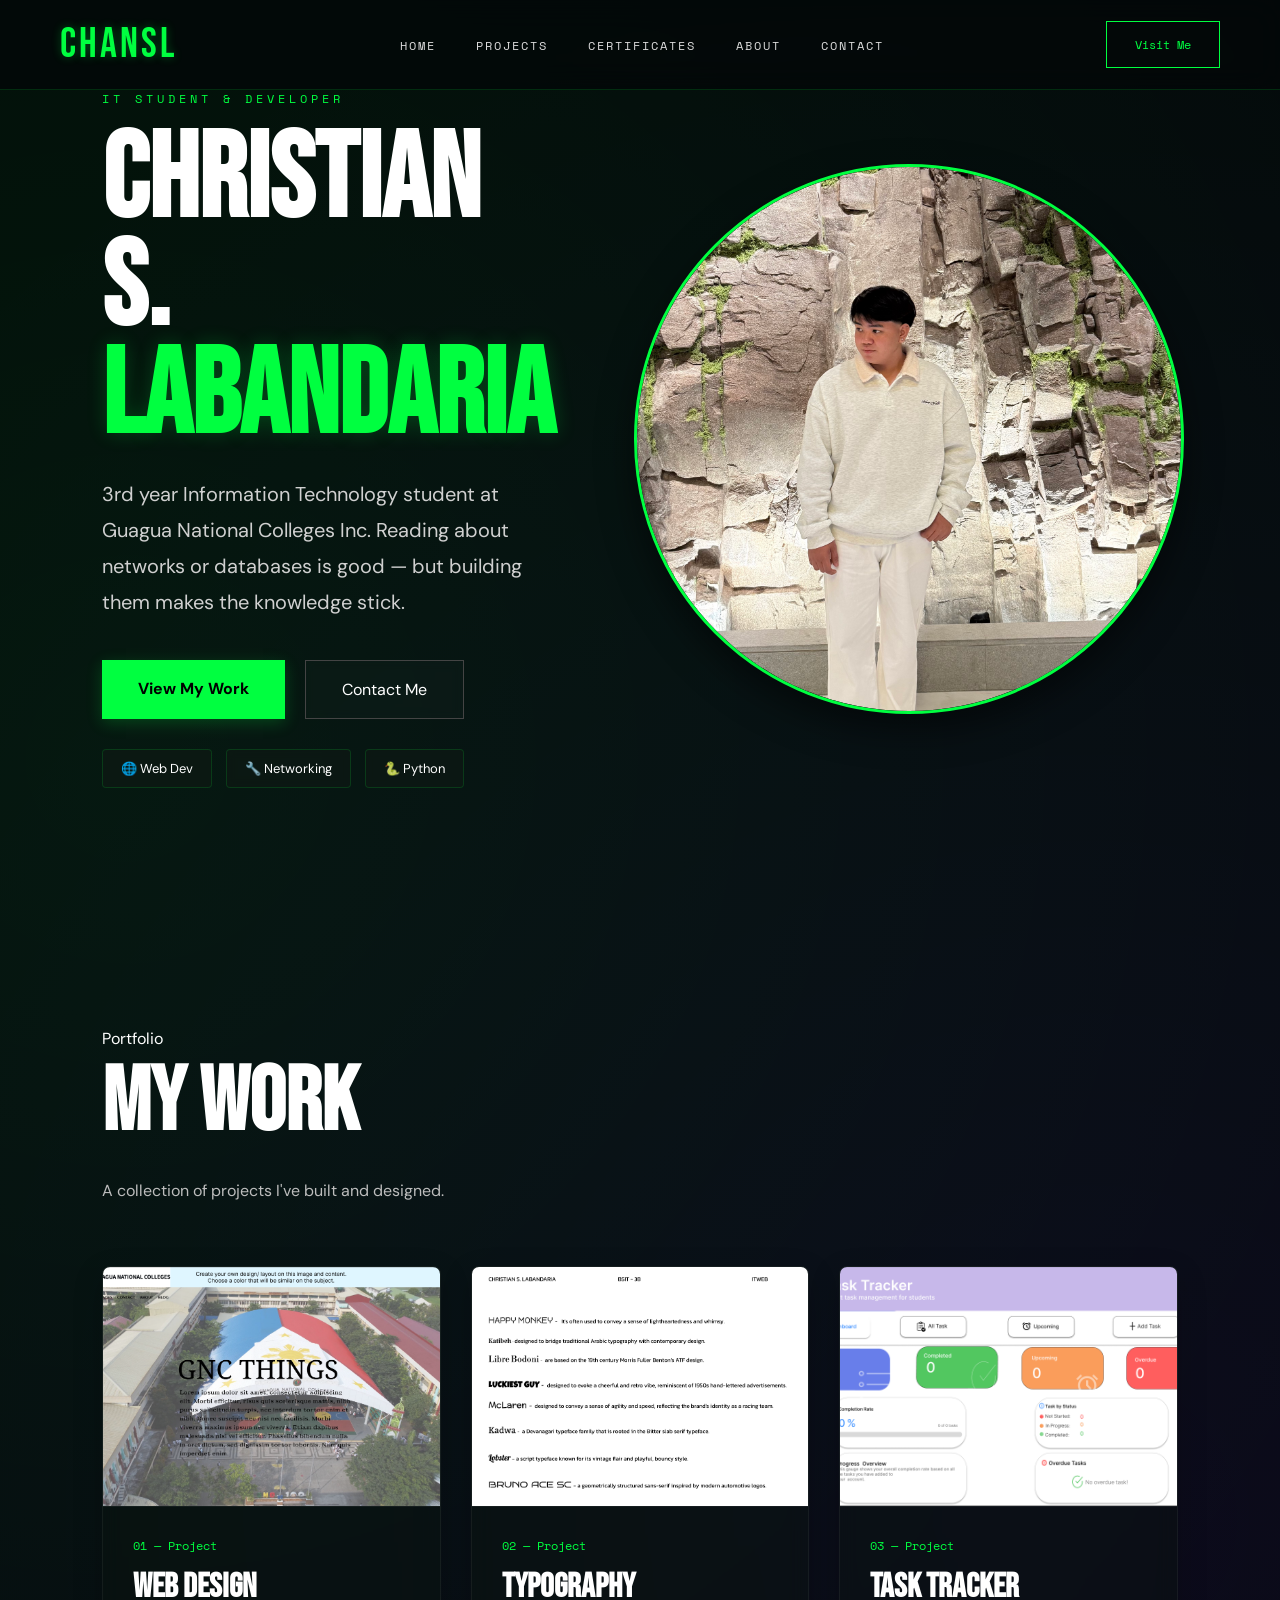
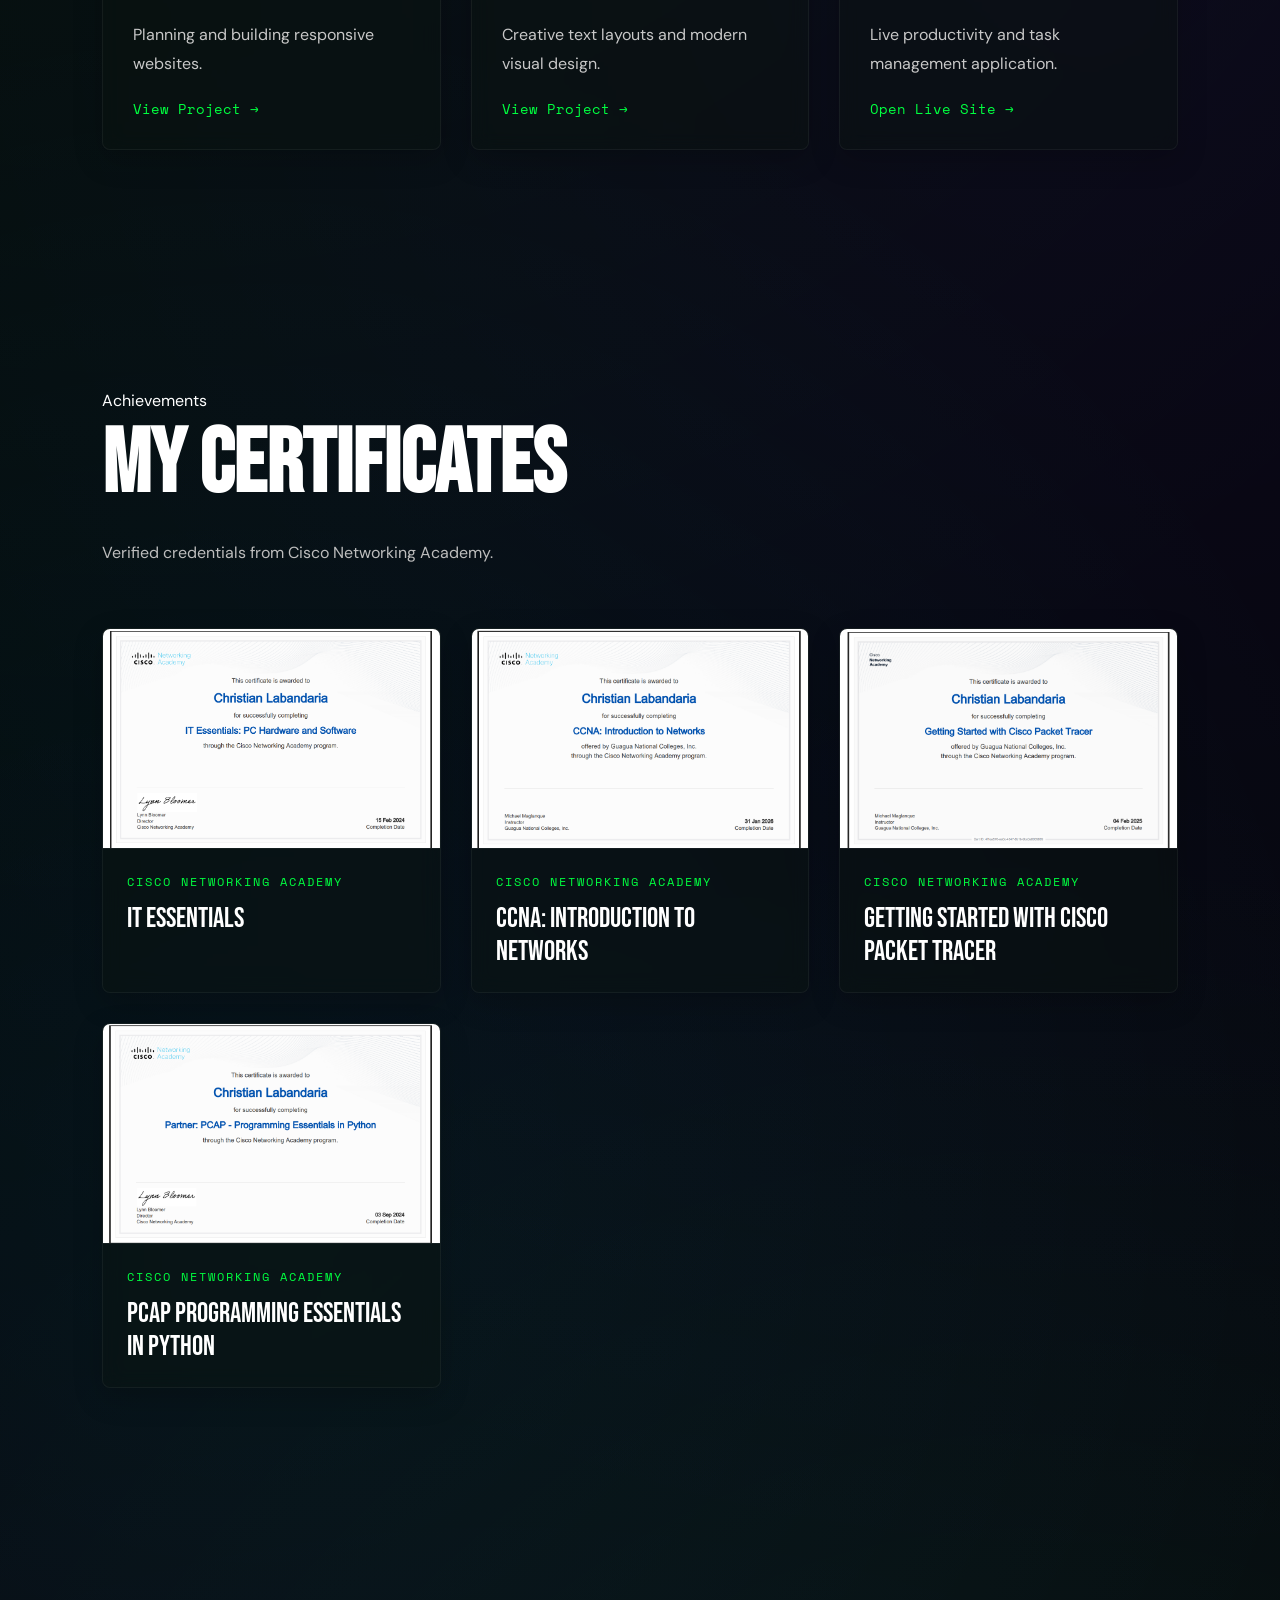
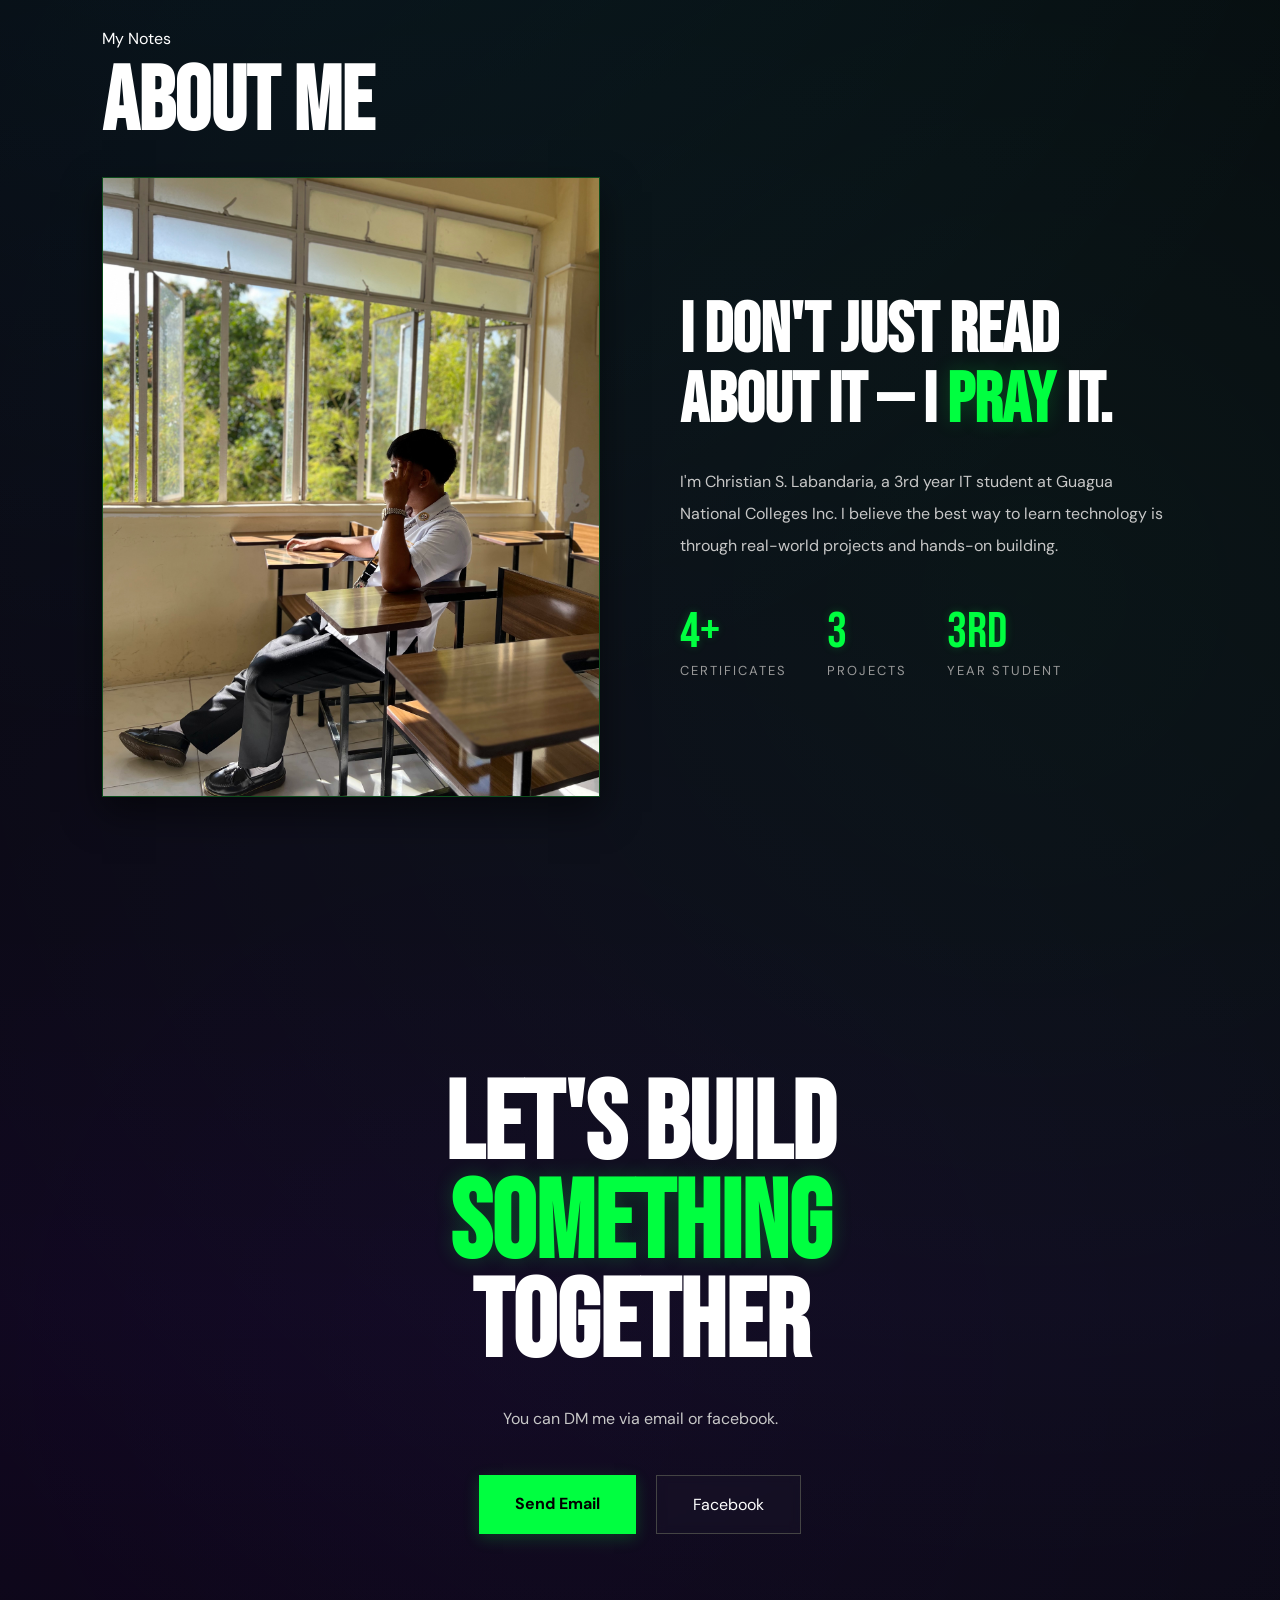
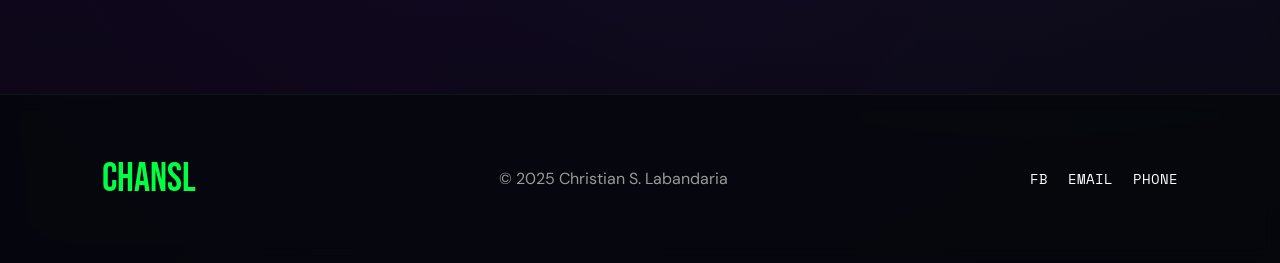
==== commit 9bc62121: "updated images" ====
--- a/index.html
+++ b/index.html
@@ -232,8 +232,8 @@
 }
 
 .hero-photo-wrap{
-  width: 600px;       
-  height: 600px;      
+  width: 550px;       
+  height: 550px;      
   position: relative;
   background: #111;
   /* Enforces a perfect circle on the wrapper */
@@ -256,11 +256,12 @@
   width: 100%;
   height: 100%;
   object-fit: cover;
-  /* Brings the portrait down slightly to center your framing inside the circle */
-  object-position: center 25%; 
+  /* Adjust these values until the person is perfectly centered */
+  /* 'center center' is the default. Try adjusting if the person is off-center */
+  object-position: 100% 70%; 
   display: block;
-  /* Enforces the circle on the image layer itself */
   border-radius: 50% !important; 
+}
 }
 
 /* ================= SECTION ================= */
@@ -648,7 +649,7 @@
 <div class="hero-visual">
 
 <div class="hero-photo-wrap">
-<img src="chanchan.jpg" alt="Christian">
+<img src="ccc.jpg" alt="Christian">
 </div>
 
 </div>
@@ -817,7 +818,7 @@
 <div class="about-wrap">
 
 <div class="about-photo-frame">
-<img src="christian.jpg" alt="ABOUT">
+<img src="cc.jpg" alt="ABOUT">
 </div>
 
 <div>
